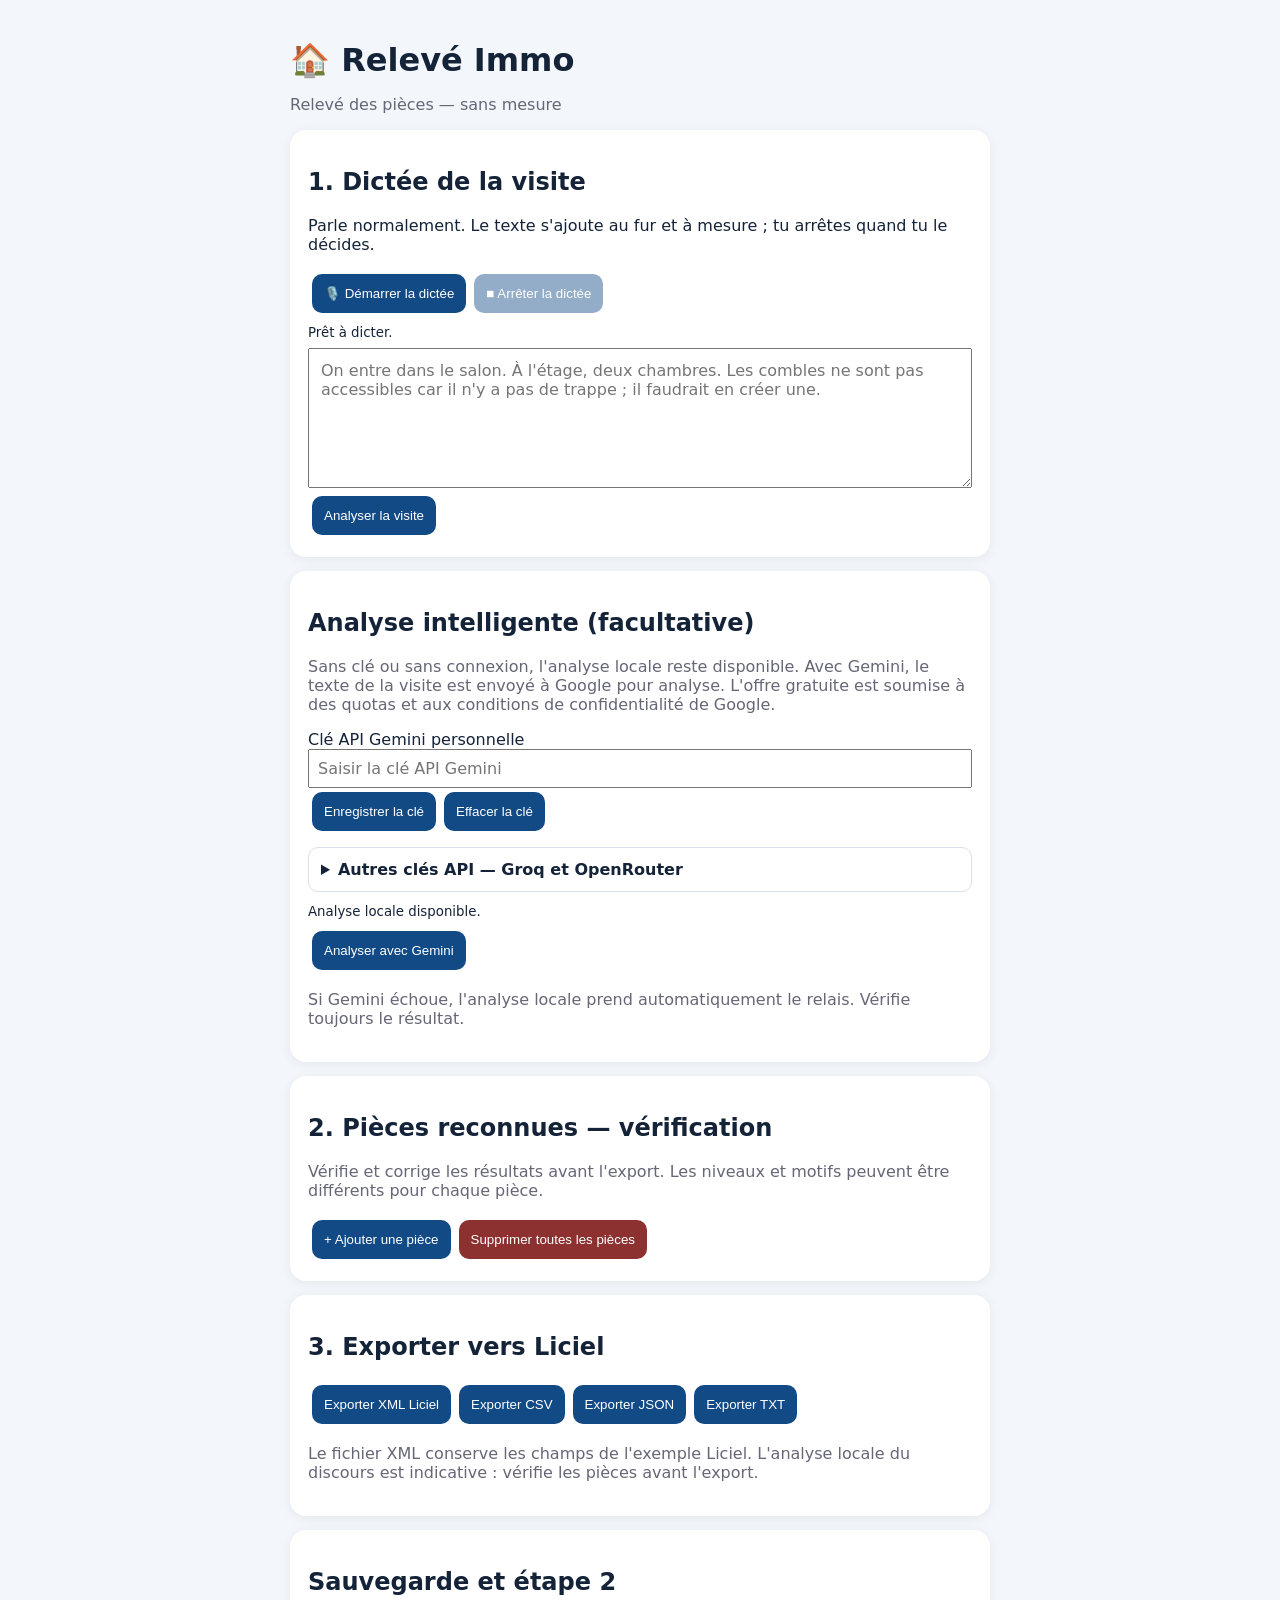
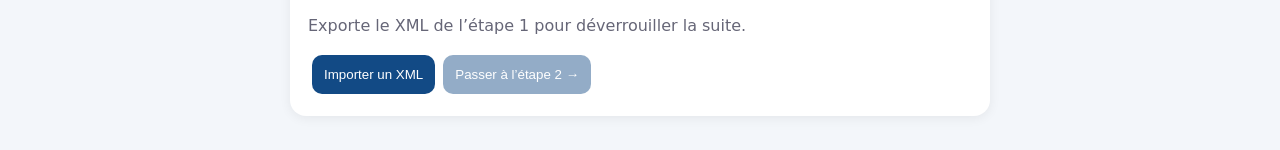
==== etape1/index.html @ 372998ee "Add files via upload" ====
<!doctype html><html lang="fr"><meta charset="utf-8"><meta name="viewport" content="width=device-width,initial-scale=1"><title>Relevé Immo — Étape 1</title><style>body{font-family:system-ui;background:#f3f6fa;color:#142338;margin:0;padding:20px}main{max-width:700px;margin:auto}section{background:white;border-radius:16px;padding:18px;margin:14px 0;box-shadow:0 2px 12px #0001}button{border:0;background:#124a85;color:white;border-radius:10px;padding:12px;margin:4px;cursor:pointer}button:disabled{opacity:.45}textarea{width:100%;min-height:140px;box-sizing:border-box;padding:12px;font:inherit}input{font:inherit;padding:8px}li{margin:8px 0}.muted{color:#667}small{display:block}h1{margin-bottom:0}</style><main><h1>🏠 Relevé Immo</h1><p class="muted">Relevé des pièces — sans mesure</p>
<section><h2>1. Dictée de la visite</h2><p>Parle normalement. Le texte s'ajoute au fur et à mesure ; tu arrêtes quand tu le décides.</p><button id="mic">🎙️ Démarrer la dictée</button><button id="stop" disabled>■ Arrêter la dictée</button><small id="status">Prêt à dicter.</small><textarea id="speech" placeholder="On entre dans le salon. À l'étage, deux chambres. Les combles ne sont pas accessibles car il n'y a pas de trappe ; il faudrait en créer une."></textarea><button id="parse">Analyser la visite</button></section>
<section><h2>Analyse intelligente (facultative)</h2><p class="muted">Sans clé ou sans connexion, l'analyse locale reste disponible. Avec Gemini, le texte de la visite est envoyé à Google pour analyse. L'offre gratuite est soumise à des quotas et aux conditions de confidentialité de Google.</p><label for="geminikey">Clé API Gemini personnelle</label><input id="geminikey" type="password" autocomplete="off" placeholder="Saisir la clé API Gemini" style="width:100%;box-sizing:border-box"><button id="savekey">Enregistrer la clé</button><button id="delkey">Effacer la clé</button><details style="margin:12px 0;border:1px solid #d8e1ec;border-radius:10px;padding:12px"><summary style="font-weight:700;cursor:pointer">Autres clés API — Groq et OpenRouter</summary><p class="muted">Enregistre jusqu’à 3 clés par fournisseur. Elles restent chiffrées sur ce téléphone. Les connexions à ces deux services seront activées dans une prochaine version ; pour l’instant, seule l’analyse Gemini fonctionne.</p><div id="providerkeys"></div></details><small id="aistatus">Analyse locale disponible.</small><div id="aiprogress" style="display:none;border:1px solid #d8e1ec;border-radius:10px;padding:10px;margin:10px 0"><strong>Suivi des modèles Gemini</strong><div id="aitimer">Temps écoulé : 00:00</div><div id="ailog" role="log" aria-live="polite" style="white-space:pre-wrap;font-size:.9em;max-height:200px;overflow:auto"></div><button id="aicancel" style="background:#8d3030">Annuler l’analyse</button></div><button id="ai">Analyser avec Gemini</button><p class="muted">Si Gemini échoue, l'analyse locale prend automatiquement le relais. Vérifie toujours le résultat.</p></section>
<section><h2>2. Pièces reconnues — vérification</h2><p class="muted">Vérifie et corrige les résultats avant l'export. Les niveaux et motifs peuvent être différents pour chaque pièce.</p><ol id="rooms"></ol><button id="add">+ Ajouter une pièce</button><button id="clearrooms" style="background:#8d3030">Supprimer toutes les pièces</button></section>
<section><h2>3. Exporter vers Liciel</h2><button id="xml">Exporter XML Liciel</button><button id="csv">Exporter CSV</button><button id="json">Exporter JSON</button><button id="txt">Exporter TXT</button><p class="muted">Le fichier XML conserve les champs de l'exemple Liciel. L'analyse locale du discours est indicative : vérifie les pièces avant l'export.</p></section>
<section id="step1gate"><h2>Sauvegarde et étape 2</h2><p id="exportguard" class="muted">Exporte le XML de l’étape 1 pour déverrouiller la suite.</p><button id="importxml">Importer un XML</button><input id="xmlfile" type="file" accept=".xml,text/xml,application/xml" hidden><button id="nextstep" disabled>Passer à l’étape 2 →</button></section>
</main>
<style>.room{border-bottom:1px solid #ddd;padding:10px 0}.room label{display:block;margin:7px 0 3px;font-size:.9em}.room input,.room select{width:100%;box-sizing:border-box}.room button{background:#8d3030}.room .fields{display:grid;grid-template-columns:1fr 1fr;gap:8px}@media(max-width:500px){.room .fields{grid-template-columns:1fr}}select{font:inherit;padding:9px}.room textarea{min-height:60px}small{margin:8px 0}</style>
<script>
const $=id=>document.getElementById(id);
const levels=['Sous-sol','Rez de chaussée','Entresol','1er étage','2e étage','3e étage','4e étage','5e étage','Combles','Grenier','Toiture','Extérieur'];
let rooms=[], keys=[];
const types=[['Salle de bains',/\b(?:salles? de bains?|sdb)\b/gi],['Salle d’eau',/\b(?:salles? d['’ ]eau)\b/gi],['WC',/\b(?:wc|toilettes?)\b/gi],['Chambre',/\bchambres?\b/gi],['Dégagement',/\b(?:d[ée]gagements?|couloirs?)\b/gi],['Salon',/\bsalons?\b/gi],['Séjour',/\bs[ée]jours?\b/gi],['Cuisine',/\bcuisines?\b/gi],['Entrée',/\bentr[ée]es?\b/gi],['Buanderie',/\bbuanderies?\b/gi],['Garage',/\bgarages?\b/gi],['Grenier',/\bgreniers?\b/gi],['Combles',/\bcombles?\b/gi],['Placard',/\bplacards?\b/gi],['Cellier',/\bcelliers?\b/gi],['Bureau',/\bbureaux?\b/gi],['Terrasse',/\bterrasses?\b/gi],['Balcon',/\bbalcons?\b/gi],['Cave',/\bcaves?\b/gi],['Escalier',/\bescaliers?\b/gi],['Dressing',/\bdressings?\b/gi],['Local technique',/\blocaux? techniques?\b/gi]];
function inferFloor(s,current){if(/\b(?:sous.sol|sous sol|cave|sous.sol)\b/i.test(s))return 'Sous-sol';if(/\b(?:rez.de.chauss[ée]e|rez de chauss[ée]e|rdc)\b/i.test(s))return 'Rez de chaussée';if(/\b(?:premier [ée]tage|1er [ée]tage|1er|au premier|[àa] l['’][ée]tage|[àa] l [ée]tage)\b/i.test(s))return '1er étage';if(/\b(?:deuxi[èe]me [ée]tage|2e [ée]tage|second [ée]tage)\b/i.test(s))return '2e étage';if(/\b(?:troisi[èe]me [ée]tage|3e [ée]tage)\b/i.test(s))return '3e étage';if(/\b(?:combles|grenier)\b/i.test(s))return 'Combles';return current}
function inferIssue(s){let justification='',means='';if(/(?:pas de trappe|absence de trappe|sans trappe|aucune trappe)/i.test(s)){justification='Absence de trappe d’accès';means='Création d’une trappe de visite'}else if(/(?:ferm[ée]e? [àa] cl[ée]|pas de cl[ée]|pas de clef|absence de cl[ée]|absence de clef|cl[ée] manquante)/i.test(s)){justification='Absence de clé';means='Obtenir la clé'}else if(/(?:inaccessible|impossible d['’ ]y acc[ée]der|non visit[ée])/i.test(s)){justification='Pièce inaccessible';means='Permettre l’accès à la pièce'}return {justification,means}}
function parse(){
  const s=$('speech').value;
  const found=[];
  // Noms particuliers explicitement prononcés : priorité aux catégories génériques.
  const named=[
    ['Loveroom',/\b(?:love[ -]?room|loveroom)\b/gi],
    ['Salle de jeu',/\bsalles? de jeux?\b/gi],
    ['Chambre enfant',/\bchambres? (?:d['’ ]enfant|enfant|des enfants)\b/gi],
    ['Chambre parentale',/\bchambres? parentales?\b/gi],
    ["Chambre d'amis",/\bchambres? d['’ ]amis\b/gi],
    ['Chambre principale',/\bchambres? principales?\b/gi],
    ['Chambre invités',/\bchambres? (?:d['’ ]invités?|invités?)\b/gi],
    ['Bureau principal',/\bbureaux? principaux?\b/gi]
  ];
  const occupied=[];
  for(const [name,re] of named)for(const m of s.matchAll(re)){
    found.push({at:m.index,name,word:m[0],special:true});occupied.push([m.index,m.index+m[0].length]);
  }
  for(const [name,re] of types)for(const m of s.matchAll(re)){
    if(occupied.some(([a,b])=>m.index<b&&m.index+m[0].length>a))continue;
    found.push({at:m.index,name,word:m[0],special:false});
  }
  found.sort((a,b)=>a.at-b.at);
  let floor='Rez de chaussée',last=0;
  const nextRooms=[];
  const nums={un:1,une:1,deux:2,trois:3,quatre:4,cinq:5,six:6,sept:7,huit:8,neuf:9,dix:10};
  for(let i=0;i<found.length;i++){
    const f=found[i];floor=inferFloor(s.slice(last,f.at),floor);
    const next=found[i+1]?.at??s.length;
    const context=s.slice(f.at,next);
    const pre=s.slice(Math.max(0,f.at-90),f.at);
    const quantity=pre.match(/(?:\b(\d+)\s*|\b(un|une|deux|trois|quatre|cinq|six|sept|huit|neuf|dix)\s+)(?:petites? |grandes? )?$/i);
    const count=Math.min(20,Math.max(1,quantity?(Number(quantity[1])||nums[quantity[2].toLowerCase()]):1));
    const pieceFloor=(f.name==='Combles'||f.name==='Grenier')?'Combles':floor;
    const issue=inferIssue(context);
    for(let j=0;j<count;j++)nextRooms.push({name:f.name,floor:pieceFloor,...issue});
    last=f.at+f.word.length;
  }
  rooms=normalizeRoomNames(nextRooms);keys=[];render();
  $('status').textContent=rooms.length+' pièce(s) détectée(s). Vérifie le résultat.';
}
function normalizedRoomName(name){return String(name||'').trim().replace(/\s+/g,' ')}
function normalizeRoomNames(list){
  const generic=/^(Chambre|Salle de bains|Salle d’eau|WC|Dégagement|Salon|Séjour|Cuisine|Entrée|Buanderie|Garage|Grenier|Combles|Placard|Cellier|Bureau|Terrasse|Balcon|Cave|Escalier|Dressing|Local technique)(?:\s+\d+)?$/i;
  const groups=new Map();
  for(const r of list){r.name=normalizedRoomName(r.name);const m=r.name.match(generic);if(!m)continue;const k=m[1].toLocaleLowerCase('fr');if(!groups.has(k))groups.set(k,[]);groups.get(k).push({r,base:m[1]})}
  for(const entries of groups.values()){if(entries.length<2)continue;entries.forEach(({r,base},i)=>r.name=base+' '+(i+1))}
  return list
}
function localStairs(transcript){
  const text=$('speech').value;
  const hits=[...text.matchAll(/\bescaliers?\b/gi)];
  let floor='Rez de chaussée',last=0;
  return hits.map(hit=>{
    floor=inferFloor(text.slice(last,hit.index),floor);
    last=hit.index+hit[0].length;
    return {name:'Escalier',floor,justification:'',means:''}
  })
}
function render(){const list=$('rooms');list.replaceChildren();rooms.forEach((r,i)=>{const li=document.createElement('li');li.className='room';const title=document.createElement('strong');title.textContent='Pièce '+(i+1);li.append(title);function field(label,value,onchange,options){const lab=document.createElement('label');lab.textContent=label;const el=options?document.createElement('select'):document.createElement('input');if(options){for(const opt of [...options,...(options.includes(value)?[]:[value])]){const o=document.createElement('option');o.value=opt;o.textContent=opt;el.append(o)}}el.value=value;el.onchange=()=>onchange(el.value);li.append(lab,el)}field('Nom de la pièce',r.name,v=>r.name=v);field('Niveau',r.floor,v=>r.floor=v,levels);field('Justification de non-visite',r.justification||'',v=>r.justification=v);field('Moyen à mettre en œuvre',r.means||'',v=>r.means=v);const del=document.createElement('button');del.textContent='Supprimer';del.onclick=()=>{rooms.splice(i,1);render()};li.append(del);list.append(li)})}
let aiStarted=0,aiTimer=null,aiRunning=false;
function aiStop(){aiRunning=false;if(aiTimer!==null)clearInterval(aiTimer);aiTimer=null;$('ai').disabled=false;$('aicancel').disabled=true}
function aiBegin(){aiStop();aiRunning=true;aiStarted=Date.now();$('aiprogress').style.display='block';$('ailog').textContent='';$('ai').disabled=true;$('aicancel').disabled=false;aiTimer=setInterval(()=>{const secs=Math.floor((Date.now()-aiStarted)/1000);$('aitimer').textContent='Temps écoulé : '+String(Math.floor(secs/60)).padStart(2,'0')+':'+String(secs%60).padStart(2,'0')},250)}
window.releveGeminiProgress=(kind,model,detail)=>{if(!aiRunning)return;const line=(kind==='trying'?'⏳ ':kind==='failed'?'❌ ':kind==='success'?'✅ ':'ℹ️ ')+(model?model+' — ':'')+detail;$('ailog').textContent+=line+'\n';$('ailog').scrollTop=$('ailog').scrollHeight};
window.releveGeminiCancelled=()=>{if(aiRunning)window.releveGeminiProgress('info','','Analyse annulée');aiStop();$('aistatus').textContent='Analyse Gemini annulée. La dictée est conservée.'};
$('aicancel').onclick=()=>{if(window.AndroidAI?.cancelGemini)window.AndroidAI.cancelGemini();else window.releveGeminiCancelled()};
const providerNames={groq:'Groq',openrouter:'OpenRouter'};
for(const [provider,name] of Object.entries(providerNames)){
 const section=document.createElement('div');section.style='border-top:1px solid #ddd;padding:10px 0';
 const title=document.createElement('strong');title.textContent=name;section.appendChild(title);
 for(let slot=1;slot<=3;slot++){
  const wrap=document.createElement('div');wrap.style='margin:8px 0';
  const label=document.createElement('label');label.htmlFor=`key-${provider}-${slot}`;label.textContent=`Clé ${slot} — `;
  const status=document.createElement('span');status.id=`status-${provider}-${slot}`;status.textContent='Non enregistrée';label.appendChild(status);wrap.appendChild(label);
  const input=document.createElement('input');input.id=`key-${provider}-${slot}`;input.type='password';input.autocomplete='off';input.placeholder=`Clé API ${name} ${slot}`;input.style='width:100%;box-sizing:border-box';wrap.appendChild(input);
  const save=document.createElement('button');save.textContent='Enregistrer';save.onclick=()=>{if(!window.AndroidAI?.setProviderKey){status.textContent='Disponible dans l’APK Android';return;}if(!input.value.trim()){status.textContent='Saisir une clé';return;}window.AndroidAI.setProviderKey(provider,slot,input.value)};wrap.appendChild(save);
  const del=document.createElement('button');del.textContent='Effacer';del.style.background='#8d3030';del.onclick=()=>window.AndroidAI?.setProviderKey?.(provider,slot,'');wrap.appendChild(del);
  section.appendChild(wrap);
 }
 $('providerkeys').appendChild(section);
}
window.releveProviderKeySaved=(provider,slot,ok,exists)=>{const status=$(`status-${provider}-${slot}`);if(!status)return;status.textContent=ok?(exists?'Enregistrée ✓':'Non enregistrée'):'Erreur d’enregistrement';if(ok)$(`key-${provider}-${slot}`).value=''};
window.releveProviderKeyStatus=json=>{try{const state=JSON.parse(json);for(const [provider,slots] of Object.entries(state)){slots.forEach((exists,index)=>{const status=$(`status-${provider}-${index+1}`);if(status)status.textContent=exists?'Enregistrée ✓':'Non enregistrée'})}}catch(e){}};
if(window.AndroidAI?.getProviderKeyStatus)window.AndroidAI.getProviderKeyStatus();
window.releveGeminiKeyStatus=exists=>{$('aistatus').textContent=exists?'Clé Gemini enregistrée sur ce téléphone.':'Aucune clé enregistrée. Analyse locale disponible.'};
window.releveGeminiKeySaved=ok=>{$('aistatus').textContent=ok?'Réglage Gemini enregistré.':'Impossible d’enregistrer la clé.';if(ok)$('geminikey').value='';};
window.releveGeminiResult=json=>{aiStop();try{const data=JSON.parse(json);if(!Array.isArray(data.pieces)||!data.pieces.length)throw Error('Réponse vide');const allowed=new Set(levels);const next=data.pieces.slice(0,200).map(r=>({name:String(r.name||'').trim(),floor:allowed.has(r.floor)?r.floor:'Rez de chaussée',justification:String(r.justification||''),means:String(r.means||'')}));if(next.some(r=>!r.name))throw Error('Pièce sans nom');const stairs=localStairs($('speech').value);const geminiStairs=next.filter(r=>/^escalier(?:\s+\d+)?$/i.test(r.name));if(geminiStairs.length>stairs.length&&stairs.length){let surplus=geminiStairs.length-stairs.length;for(let i=next.length-1;i>=0&&surplus;i--){if(/^escalier(?:\s+\d+)?$/i.test(next[i].name)){next.splice(i,1);surplus--}}}else if(!geminiStairs.length){next.push(...stairs)}rooms=normalizeRoomNames(next);keys=[];render();$('aistatus').textContent=rooms.length+' pièces analysées avec Gemini. Vérifie les niveaux et les champs.';}catch(e){window.releveGeminiError('Réponse Gemini invalide')}};
window.releveGeminiError=message=>{aiStop();$('aistatus').textContent='Gemini indisponible ('+message+'). Analyse locale utilisée.';parse();};
$('savekey').onclick=()=>{if(!window.AndroidAI){$('aistatus').textContent='Clé disponible uniquement dans l’application Android.';return}window.AndroidAI.setGeminiKey($('geminikey').value)};
$('delkey').onclick=()=>{if(window.AndroidAI)window.AndroidAI.setGeminiKey('')};
$('ai').onclick=()=>{const t=$('speech').value.trim();if(!t){$('aistatus').textContent='Dicte ou saisis la visite avant analyse.';return}if(!window.AndroidAI){$('aistatus').textContent='Gemini indisponible dans ce navigateur. Analyse locale.';parse();return}if(!confirm('Envoyer la transcription de la visite à Google Gemini pour analyse ?'))return;$('aistatus').textContent='Analyse Gemini en cours…';aiBegin();window.AndroidAI.analyzeGemini(t)};
if(window.AndroidAI)window.AndroidAI.hasGeminiKey();
$('clearrooms').onclick=()=>{if(!rooms.length)return;if(!confirm('Supprimer toutes les pièces reconnues ? La dictée sera conservée.'))return;rooms=[];keys=[];render();$('status').textContent='Toutes les pièces ont été supprimées.'};
$('parse').onclick=parse;$('add').onclick=()=>{rooms.push({name:'Nouvelle pièce',floor:rooms.at(-1)?.floor||'Rez de chaussée',justification:'',means:''});render()};
function encode1252(s){const map={'€':128,'‚':130,'ƒ':131,'„':132,'…':133,'†':134,'‡':135,'ˆ':136,'‰':137,'Š':138,'‹':139,'Œ':140,'Ž':142,'‘':145,'’':146,'“':147,'”':148,'•':149,'–':150,'—':151,'˜':152,'™':153,'š':154,'›':155,'œ':156,'ž':158,'Ÿ':159};const arr=[];for(const c of s){const n=c.codePointAt(0);if(n<=127||(n>=160&&n<=255))arr.push(n);else if(map[c]!==undefined)arr.push(map[c]);else{const ent='&#'+n+';';for(const x of ent)arr.push(x.charCodeAt(0))}}return new Uint8Array(arr)}
function download(content,name,type,encoding='utf8'){const bytes=encoding==='cp1252'?encode1252(content):new TextEncoder().encode(content);if(window.AndroidFiles&&typeof window.AndroidFiles.save==='function'){let binary='';for(let i=0;i<bytes.length;i+=8192)binary+=String.fromCharCode(...bytes.subarray(i,i+8192));window.AndroidFiles.save(name,type,btoa(binary));return}const u=URL.createObjectURL(new Blob([bytes],{type})),a=document.createElement('a');a.href=u;a.download=name;a.click();setTimeout(()=>URL.revokeObjectURL(u),1000)}
function xmlEscape(v){return String(v??'').replace(/&/g,'&amp;').replace(/</g,'&lt;').replace(/>/g,'&gt;').replace(/"/g,'&quot;')}
function newKey(i){const d=new Date(),p=[d.getFullYear(),d.getMonth()+1,d.getDate(),d.getHours(),d.getMinutes(),d.getSeconds()].map((x,j)=>String(x).padStart(j?2:4,'0'));return p.join('_')+'_'+String(Math.floor(Math.random()*1e15)).padStart(15,'0')+'_'+i}
function exportXml(){if(!rooms.length){alert('Ajoute au moins une pièce.');return}while(keys.length<rooms.length)keys.push(newKey(keys.length));const fields=(r,i)=>[['id_classement_champs',String(i).padStart(5,'0')],['Lot',''],['PieceHorsCREP',''],['PieceExterieure',''],['ClefComposant',keys[i]],['Batiment',r.floor],['Local',r.name],['Justification',r.justification||''],['MoyenAMettreEnOeuvre',r.means||'']].map(([k,v])=>'          <LiColonne_'+k+'>'+xmlEscape(v)+'</LiColonne_'+k+'>').join('\n');const xml='<LiTable_General_Pieces_Toutes>\n'+rooms.map((r,i)=>'     <LiItem_table_General_Pieces_Toutes>\n'+fields(r,i)+'\n     </LiItem_table_General_Pieces_Toutes>').join('\n')+'\n</LiTable_General_Pieces_Toutes>\n';pendingStep1Export=true;download(xml,'Table_General_Pieces_Toutes.xml','application/xml','cp1252');if(!window.AndroidFiles){pendingStep1Export=false;unlockStep2('Export XML lancé dans le navigateur : vérifie le téléchargement.')}}
$('xml').onclick=exportXml;
$('json').onclick=()=>download(JSON.stringify({type:'releve_sommaire',pieces:rooms},null,2),'releve_pieces.json','application/json');
$('csv').onclick=()=>download('\ufeff'+['Ordre;Pièce;Niveau;Justification;Moyen à mettre en œuvre',...rooms.map((r,i)=>[i+1,r.name,r.floor,r.justification,r.means].map(x=>'"'+String(x||'').replaceAll('"','""')+'"').join(';'))].join('\r\n'),'releve_pieces.csv','text/csv');
$('txt').onclick=()=>{const transcript=$('speech').value;const pieces=rooms.map((r,i)=>`${i+1}. ${r.name} — ${r.floor}${r.justification?' — '+r.justification:''}${r.means?' — '+r.means:''}`).join('\n');download('TRANSCRIPTION INTÉGRALE DE LA VISITE\n\n'+(transcript||'(Aucune dictée)')+'\n\nLISTE DES PIÈCES RECONNUES\n\n'+(pieces||'(Aucune pièce)')+'\n','descriptif_pieces.txt','text/plain')};
let speechPartial='';
function clearSpeechPartial(){if(speechPartial&&$('speech').value.endsWith(speechPartial))$('speech').value=$('speech').value.slice(0,-speechPartial.length);speechPartial=''}
window.releveNativeSpeechResult=(text,status)=>{clearSpeechPartial();if(text)$('speech').value=($('speech').value.trim()+' '+text).trim()+' ';$('status').textContent=status||'Dictée en cours';};
window.releveNativeSpeechPartial=text=>{clearSpeechPartial();if(text){speechPartial=text;$('speech').value+=$('speech').value.endsWith(' ')?text:' '+text}$('status').textContent='Écoute en cours…'};
window.releveNativeSpeechState=(active,status)=>{if(!active)clearSpeechPartial();$('mic').disabled=!!active;$('stop').disabled=!active;$('status').textContent=status|| (active?'Écoute en cours…':'Dictée arrêtée')};
window.releveNativeFileStatus=message=>{$('status').textContent=message};
if(window.AndroidSpeech&&typeof window.AndroidSpeech.start==='function'){$('mic').onclick=()=>window.AndroidSpeech.start();$('stop').onclick=()=>window.AndroidSpeech.stop();}else{let rec,active=false;const Speech=window.SpeechRecognition||window.webkitSpeechRecognition;if(!Speech){$('mic').disabled=true;$('status').textContent='Reconnaissance vocale indisponible. Saisie manuelle possible.'}else{function begin(){if(!active)return;rec=new Speech();rec.lang='fr-FR';rec.continuous=true;rec.interimResults=true;rec.onresult=e=>{for(let i=e.resultIndex;i<e.results.length;i++){const x=e.results[i];if(x.isFinal)window.releveNativeSpeechResult(x[0].transcript,'Dictée en cours…');else window.releveNativeSpeechPartial(x[0].transcript)}};rec.onend=()=>{if(active)setTimeout(begin,400)};rec.onerror=e=>{$('status').textContent='Micro : '+e.error;if(e.error==='not-allowed'){$('stop').click()}};try{rec.start()}catch(e){$('status').textContent=e.message}}$('mic').onclick=()=>{active=true;window.releveNativeSpeechState(true,'Écoute en cours…');begin()};$('stop').onclick=()=>{active=false;try{rec?.stop()}catch(e){}window.releveNativeSpeechState(false,'Dictée arrêtée')}}}

// Passage à une page indépendante : transmission des pièces par l'URL locale.
let pendingStep1Export=false, step1Saved=false;
function unlockStep2(message){step1Saved=true;$('nextstep').disabled=false;$('exportguard').textContent=message||'XML de l’étape 1 sauvegardé ✓';}
const previousFileStatus=window.releveNativeFileStatus;
window.releveNativeFileStatus=message=>{previousFileStatus?.(message);if(pendingStep1Export){pendingStep1Export=false;if(message==='Fichier enregistré')unlockStep2('XML de l’étape 1 enregistré ✓');else $('exportguard').textContent='Export non confirmé : '+message;}};
function parseImportedXml(text){const doc=new DOMParser().parseFromString(text,'application/xml');if(doc.querySelector('parsererror'))throw Error('XML invalide');if(doc.documentElement.tagName!=='LiTable_General_Pieces_Toutes')throw Error('Ce fichier n’est pas un XML de l’étape 1');const list=[...doc.getElementsByTagName('LiItem_table_General_Pieces_Toutes')];if(!list.length)throw Error('Aucune pièce');rooms=list.map(node=>{const get=k=>node.getElementsByTagName('LiColonne_'+k)[0]?.textContent||'';return {name:get('Local'),floor:get('Batiment')||'Rez de chaussée',justification:get('Justification'),means:get('MoyenAMettreEnOeuvre')}});keys=list.map((node,i)=>node.getElementsByTagName('LiColonne_ClefComposant')[0]?.textContent||newKey(i));render();unlockStep2('XML de l’étape 1 importé ✓');$('status').textContent=rooms.length+' pièces importées';}
function readXmlBytes(bytes){try{parseImportedXml(new TextDecoder('windows-1252').decode(bytes))}catch(e){alert('Import impossible : '+e.message)}}
$('importxml').onclick=()=>{if(window.AndroidFiles?.openXml)window.AndroidFiles.openXml();else $('xmlfile').click()};
$('xmlfile').onchange=async e=>{const file=e.target.files?.[0];if(file)readXmlBytes(new Uint8Array(await file.arrayBuffer()));e.target.value=''};
window.releveNativeXmlImported=base64=>{const binary=atob(base64);readXmlBytes(Uint8Array.from(binary,c=>c.charCodeAt(0)))};
$('nextstep').onclick=()=>{if(!step1Saved)return;const payload=encodeURIComponent(JSON.stringify({rooms,keys}));location.href='../etape2/index.html#'+payload;};
// Si l'utilisateur modifie une pièce après l'export, il doit la sauvegarder à nouveau.
$('rooms').addEventListener('input',()=>{if(step1Saved){step1Saved=false;$('nextstep').disabled=true;$('exportguard').textContent='Pièces modifiées : exporte à nouveau le XML.'}});
</script></html>
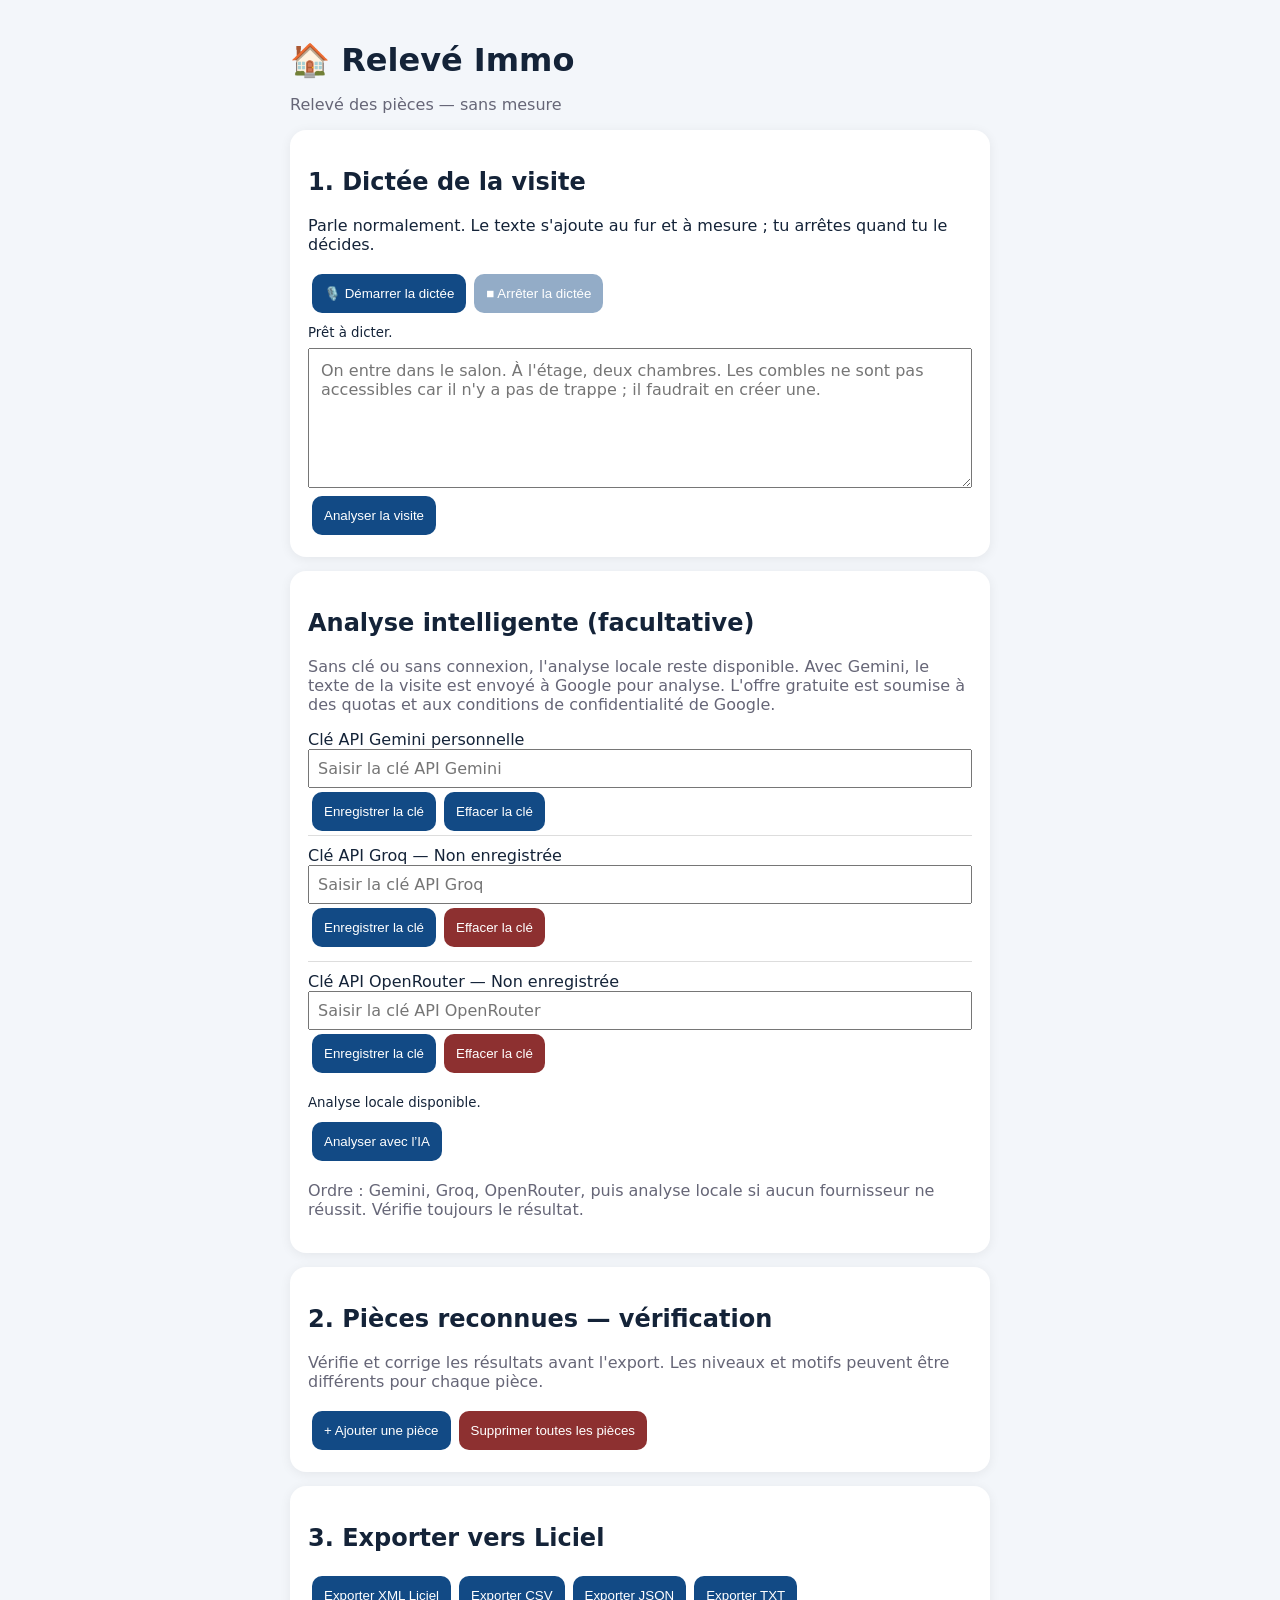
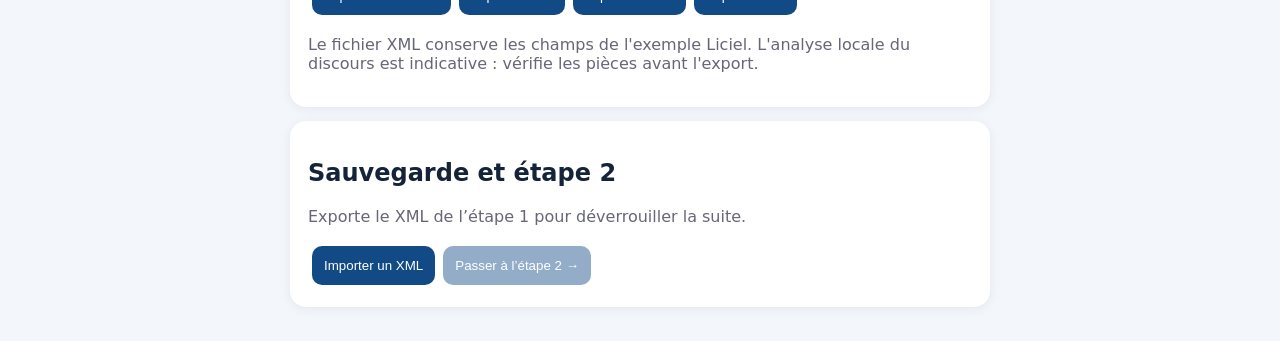
==== commit 243d65aa: "Add files via upload" ====
--- a/etape1/index.html
+++ b/etape1/index.html
@@ -1,6 +1,6 @@
 <!doctype html><html lang="fr"><meta charset="utf-8"><meta name="viewport" content="width=device-width,initial-scale=1"><title>Relevé Immo — Étape 1</title><style>body{font-family:system-ui;background:#f3f6fa;color:#142338;margin:0;padding:20px}main{max-width:700px;margin:auto}section{background:white;border-radius:16px;padding:18px;margin:14px 0;box-shadow:0 2px 12px #0001}button{border:0;background:#124a85;color:white;border-radius:10px;padding:12px;margin:4px;cursor:pointer}button:disabled{opacity:.45}textarea{width:100%;min-height:140px;box-sizing:border-box;padding:12px;font:inherit}input{font:inherit;padding:8px}li{margin:8px 0}.muted{color:#667}small{display:block}h1{margin-bottom:0}</style><main><h1>🏠 Relevé Immo</h1><p class="muted">Relevé des pièces — sans mesure</p>
 <section><h2>1. Dictée de la visite</h2><p>Parle normalement. Le texte s'ajoute au fur et à mesure ; tu arrêtes quand tu le décides.</p><button id="mic">🎙️ Démarrer la dictée</button><button id="stop" disabled>■ Arrêter la dictée</button><small id="status">Prêt à dicter.</small><textarea id="speech" placeholder="On entre dans le salon. À l'étage, deux chambres. Les combles ne sont pas accessibles car il n'y a pas de trappe ; il faudrait en créer une."></textarea><button id="parse">Analyser la visite</button></section>
-<section><h2>Analyse intelligente (facultative)</h2><p class="muted">Sans clé ou sans connexion, l'analyse locale reste disponible. Avec Gemini, le texte de la visite est envoyé à Google pour analyse. L'offre gratuite est soumise à des quotas et aux conditions de confidentialité de Google.</p><label for="geminikey">Clé API Gemini personnelle</label><input id="geminikey" type="password" autocomplete="off" placeholder="Saisir la clé API Gemini" style="width:100%;box-sizing:border-box"><button id="savekey">Enregistrer la clé</button><button id="delkey">Effacer la clé</button><details style="margin:12px 0;border:1px solid #d8e1ec;border-radius:10px;padding:12px"><summary style="font-weight:700;cursor:pointer">Autres clés API — Groq et OpenRouter</summary><p class="muted">Enregistre jusqu’à 3 clés par fournisseur. Elles restent chiffrées sur ce téléphone. Les connexions à ces deux services seront activées dans une prochaine version ; pour l’instant, seule l’analyse Gemini fonctionne.</p><div id="providerkeys"></div></details><small id="aistatus">Analyse locale disponible.</small><div id="aiprogress" style="display:none;border:1px solid #d8e1ec;border-radius:10px;padding:10px;margin:10px 0"><strong>Suivi des modèles Gemini</strong><div id="aitimer">Temps écoulé : 00:00</div><div id="ailog" role="log" aria-live="polite" style="white-space:pre-wrap;font-size:.9em;max-height:200px;overflow:auto"></div><button id="aicancel" style="background:#8d3030">Annuler l’analyse</button></div><button id="ai">Analyser avec Gemini</button><p class="muted">Si Gemini échoue, l'analyse locale prend automatiquement le relais. Vérifie toujours le résultat.</p></section>
+<section><h2>Analyse intelligente (facultative)</h2><p class="muted">Sans clé ou sans connexion, l'analyse locale reste disponible. Avec Gemini, le texte de la visite est envoyé à Google pour analyse. L'offre gratuite est soumise à des quotas et aux conditions de confidentialité de Google.</p><label for="geminikey">Clé API Gemini personnelle</label><input id="geminikey" type="password" autocomplete="off" placeholder="Saisir la clé API Gemini" style="width:100%;box-sizing:border-box"><button id="savekey">Enregistrer la clé</button><button id="delkey">Effacer la clé</button><div id="providerkeys"></div><small id="aistatus">Analyse locale disponible.</small><div id="aiprogress" style="display:none;border:1px solid #d8e1ec;border-radius:10px;padding:10px;margin:10px 0"><strong>Suivi des modèles IA</strong><div id="aitimer">Temps écoulé : 00:00</div><div id="ailog" role="log" aria-live="polite" style="white-space:pre-wrap;font-size:.9em;max-height:200px;overflow:auto"></div><button id="aicancel" style="background:#8d3030">Annuler l’analyse</button></div><button id="ai">Analyser avec l’IA</button><p class="muted">Ordre : Gemini, Groq, OpenRouter, puis analyse locale si aucun fournisseur ne réussit. Vérifie toujours le résultat.</p></section>
 <section><h2>2. Pièces reconnues — vérification</h2><p class="muted">Vérifie et corrige les résultats avant l'export. Les niveaux et motifs peuvent être différents pour chaque pièce.</p><ol id="rooms"></ol><button id="add">+ Ajouter une pièce</button><button id="clearrooms" style="background:#8d3030">Supprimer toutes les pièces</button></section>
 <section><h2>3. Exporter vers Liciel</h2><button id="xml">Exporter XML Liciel</button><button id="csv">Exporter CSV</button><button id="json">Exporter JSON</button><button id="txt">Exporter TXT</button><p class="muted">Le fichier XML conserve les champs de l'exemple Liciel. L'analyse locale du discours est indicative : vérifie les pièces avant l'export.</p></section>
 <section id="step1gate"><h2>Sauvegarde et étape 2</h2><p id="exportguard" class="muted">Exporte le XML de l’étape 1 pour déverrouiller la suite.</p><button id="importxml">Importer un XML</button><input id="xmlfile" type="file" accept=".xml,text/xml,application/xml" hidden><button id="nextstep" disabled>Passer à l’étape 2 →</button></section>
@@ -77,33 +77,28 @@
 function aiStop(){aiRunning=false;if(aiTimer!==null)clearInterval(aiTimer);aiTimer=null;$('ai').disabled=false;$('aicancel').disabled=true}
 function aiBegin(){aiStop();aiRunning=true;aiStarted=Date.now();$('aiprogress').style.display='block';$('ailog').textContent='';$('ai').disabled=true;$('aicancel').disabled=false;aiTimer=setInterval(()=>{const secs=Math.floor((Date.now()-aiStarted)/1000);$('aitimer').textContent='Temps écoulé : '+String(Math.floor(secs/60)).padStart(2,'0')+':'+String(secs%60).padStart(2,'0')},250)}
 window.releveGeminiProgress=(kind,model,detail)=>{if(!aiRunning)return;const line=(kind==='trying'?'⏳ ':kind==='failed'?'❌ ':kind==='success'?'✅ ':'ℹ️ ')+(model?model+' — ':'')+detail;$('ailog').textContent+=line+'\n';$('ailog').scrollTop=$('ailog').scrollHeight};
-window.releveGeminiCancelled=()=>{if(aiRunning)window.releveGeminiProgress('info','','Analyse annulée');aiStop();$('aistatus').textContent='Analyse Gemini annulée. La dictée est conservée.'};
+window.releveGeminiCancelled=()=>{if(aiRunning)window.releveGeminiProgress('info','','Analyse annulée');aiStop();$('aistatus').textContent='Analyse IA annulée. La dictée est conservée.'};
 $('aicancel').onclick=()=>{if(window.AndroidAI?.cancelGemini)window.AndroidAI.cancelGemini();else window.releveGeminiCancelled()};
 const providerNames={groq:'Groq',openrouter:'OpenRouter'};
 for(const [provider,name] of Object.entries(providerNames)){
  const section=document.createElement('div');section.style='border-top:1px solid #ddd;padding:10px 0';
- const title=document.createElement('strong');title.textContent=name;section.appendChild(title);
- for(let slot=1;slot<=3;slot++){
-  const wrap=document.createElement('div');wrap.style='margin:8px 0';
-  const label=document.createElement('label');label.htmlFor=`key-${provider}-${slot}`;label.textContent=`Clé ${slot} — `;
-  const status=document.createElement('span');status.id=`status-${provider}-${slot}`;status.textContent='Non enregistrée';label.appendChild(status);wrap.appendChild(label);
-  const input=document.createElement('input');input.id=`key-${provider}-${slot}`;input.type='password';input.autocomplete='off';input.placeholder=`Clé API ${name} ${slot}`;input.style='width:100%;box-sizing:border-box';wrap.appendChild(input);
-  const save=document.createElement('button');save.textContent='Enregistrer';save.onclick=()=>{if(!window.AndroidAI?.setProviderKey){status.textContent='Disponible dans l’APK Android';return;}if(!input.value.trim()){status.textContent='Saisir une clé';return;}window.AndroidAI.setProviderKey(provider,slot,input.value)};wrap.appendChild(save);
-  const del=document.createElement('button');del.textContent='Effacer';del.style.background='#8d3030';del.onclick=()=>window.AndroidAI?.setProviderKey?.(provider,slot,'');wrap.appendChild(del);
-  section.appendChild(wrap);
- }
+ const label=document.createElement('label');label.htmlFor=`key-${provider}-1`;label.textContent=`Clé API ${name} — `;
+ const status=document.createElement('span');status.id=`status-${provider}-1`;status.textContent='Non enregistrée';label.appendChild(status);section.appendChild(label);
+ const input=document.createElement('input');input.id=`key-${provider}-1`;input.type='password';input.autocomplete='off';input.placeholder=`Saisir la clé API ${name}`;input.style='width:100%;box-sizing:border-box';section.appendChild(input);
+ const save=document.createElement('button');save.textContent='Enregistrer la clé';save.onclick=()=>{if(!window.AndroidAI?.setProviderKey){status.textContent='Disponible dans l’APK Android';return}if(!input.value.trim()){status.textContent='Saisir une clé';return}window.AndroidAI.setProviderKey(provider,1,input.value)};section.appendChild(save);
+ const del=document.createElement('button');del.textContent='Effacer la clé';del.style.background='#8d3030';del.onclick=()=>window.AndroidAI?.setProviderKey?.(provider,1,'');section.appendChild(del);
  $('providerkeys').appendChild(section);
 }
-window.releveProviderKeySaved=(provider,slot,ok,exists)=>{const status=$(`status-${provider}-${slot}`);if(!status)return;status.textContent=ok?(exists?'Enregistrée ✓':'Non enregistrée'):'Erreur d’enregistrement';if(ok)$(`key-${provider}-${slot}`).value=''};
-window.releveProviderKeyStatus=json=>{try{const state=JSON.parse(json);for(const [provider,slots] of Object.entries(state)){slots.forEach((exists,index)=>{const status=$(`status-${provider}-${index+1}`);if(status)status.textContent=exists?'Enregistrée ✓':'Non enregistrée'})}}catch(e){}};
+window.releveProviderKeySaved=(provider,slot,ok,exists)=>{const status=$(`status-${provider}-1`);if(!status||slot!==1)return;status.textContent=ok?(exists?'Enregistrée ✓':'Non enregistrée'):'Erreur d’enregistrement';if(ok)$(`key-${provider}-1`).value=''};
+window.releveProviderKeyStatus=json=>{try{const state=JSON.parse(json);for(const provider of Object.keys(providerNames)){const status=$(`status-${provider}-1`);if(status)status.textContent=state[provider]?.[0]?'Enregistrée ✓':'Non enregistrée'}}catch(e){}};
 if(window.AndroidAI?.getProviderKeyStatus)window.AndroidAI.getProviderKeyStatus();
-window.releveGeminiKeyStatus=exists=>{$('aistatus').textContent=exists?'Clé Gemini enregistrée sur ce téléphone.':'Aucune clé enregistrée. Analyse locale disponible.'};
+window.releveGeminiKeyStatus=exists=>{$('aistatus').textContent=exists?'Clé Gemini enregistrée sur ce téléphone.':'Aucune clé Gemini. Groq ou OpenRouter seront essayés si configurés.'};
 window.releveGeminiKeySaved=ok=>{$('aistatus').textContent=ok?'Réglage Gemini enregistré.':'Impossible d’enregistrer la clé.';if(ok)$('geminikey').value='';};
-window.releveGeminiResult=json=>{aiStop();try{const data=JSON.parse(json);if(!Array.isArray(data.pieces)||!data.pieces.length)throw Error('Réponse vide');const allowed=new Set(levels);const next=data.pieces.slice(0,200).map(r=>({name:String(r.name||'').trim(),floor:allowed.has(r.floor)?r.floor:'Rez de chaussée',justification:String(r.justification||''),means:String(r.means||'')}));if(next.some(r=>!r.name))throw Error('Pièce sans nom');const stairs=localStairs($('speech').value);const geminiStairs=next.filter(r=>/^escalier(?:\s+\d+)?$/i.test(r.name));if(geminiStairs.length>stairs.length&&stairs.length){let surplus=geminiStairs.length-stairs.length;for(let i=next.length-1;i>=0&&surplus;i--){if(/^escalier(?:\s+\d+)?$/i.test(next[i].name)){next.splice(i,1);surplus--}}}else if(!geminiStairs.length){next.push(...stairs)}rooms=normalizeRoomNames(next);keys=[];render();$('aistatus').textContent=rooms.length+' pièces analysées avec Gemini. Vérifie les niveaux et les champs.';}catch(e){window.releveGeminiError('Réponse Gemini invalide')}};
-window.releveGeminiError=message=>{aiStop();$('aistatus').textContent='Gemini indisponible ('+message+'). Analyse locale utilisée.';parse();};
+window.releveGeminiResult=json=>{aiStop();try{const data=JSON.parse(json);if(!Array.isArray(data.pieces)||!data.pieces.length)throw Error('Réponse vide');const allowed=new Set(levels);const next=data.pieces.slice(0,200).map(r=>({name:String(r.name||'').trim(),floor:allowed.has(r.floor)?r.floor:'Rez de chaussée',justification:String(r.justification||''),means:String(r.means||'')}));if(next.some(r=>!r.name))throw Error('Pièce sans nom');const stairs=localStairs($('speech').value);const geminiStairs=next.filter(r=>/^escalier(?:\s+\d+)?$/i.test(r.name));if(geminiStairs.length>stairs.length&&stairs.length){let surplus=geminiStairs.length-stairs.length;for(let i=next.length-1;i>=0&&surplus;i--){if(/^escalier(?:\s+\d+)?$/i.test(next[i].name)){next.splice(i,1);surplus--}}}else if(!geminiStairs.length){next.push(...stairs)}rooms=normalizeRoomNames(next);keys=[];render();$('aistatus').textContent=rooms.length+' pièces analysées avec l’IA. Vérifie les niveaux et les champs.';}catch(e){window.releveGeminiError('Réponse IA invalide')}};
+window.releveGeminiError=message=>{aiStop();$('aistatus').textContent='Aucune IA disponible ('+message+'). Analyse locale utilisée.';parse();};
 $('savekey').onclick=()=>{if(!window.AndroidAI){$('aistatus').textContent='Clé disponible uniquement dans l’application Android.';return}window.AndroidAI.setGeminiKey($('geminikey').value)};
 $('delkey').onclick=()=>{if(window.AndroidAI)window.AndroidAI.setGeminiKey('')};
-$('ai').onclick=()=>{const t=$('speech').value.trim();if(!t){$('aistatus').textContent='Dicte ou saisis la visite avant analyse.';return}if(!window.AndroidAI){$('aistatus').textContent='Gemini indisponible dans ce navigateur. Analyse locale.';parse();return}if(!confirm('Envoyer la transcription de la visite à Google Gemini pour analyse ?'))return;$('aistatus').textContent='Analyse Gemini en cours…';aiBegin();window.AndroidAI.analyzeGemini(t)};
+$('ai').onclick=()=>{const t=$('speech').value.trim();if(!t){$('aistatus').textContent='Dicte ou saisis la visite avant analyse.';return}if(!window.AndroidAI){$('aistatus').textContent='Analyse IA indisponible dans ce navigateur. Analyse locale.';parse();return}if(!confirm('Envoyer la transcription au premier service IA disponible (Gemini, Groq ou OpenRouter) ?'))return;$('aistatus').textContent='Analyse IA en cours…';aiBegin();window.AndroidAI.analyzeGemini(t)};
 if(window.AndroidAI)window.AndroidAI.hasGeminiKey();
 $('clearrooms').onclick=()=>{if(!rooms.length)return;if(!confirm('Supprimer toutes les pièces reconnues ? La dictée sera conservée.'))return;rooms=[];keys=[];render();$('status').textContent='Toutes les pièces ont été supprimées.'};
 $('parse').onclick=parse;$('add').onclick=()=>{rooms.push({name:'Nouvelle pièce',floor:rooms.at(-1)?.floor||'Rez de chaussée',justification:'',means:''});render()};
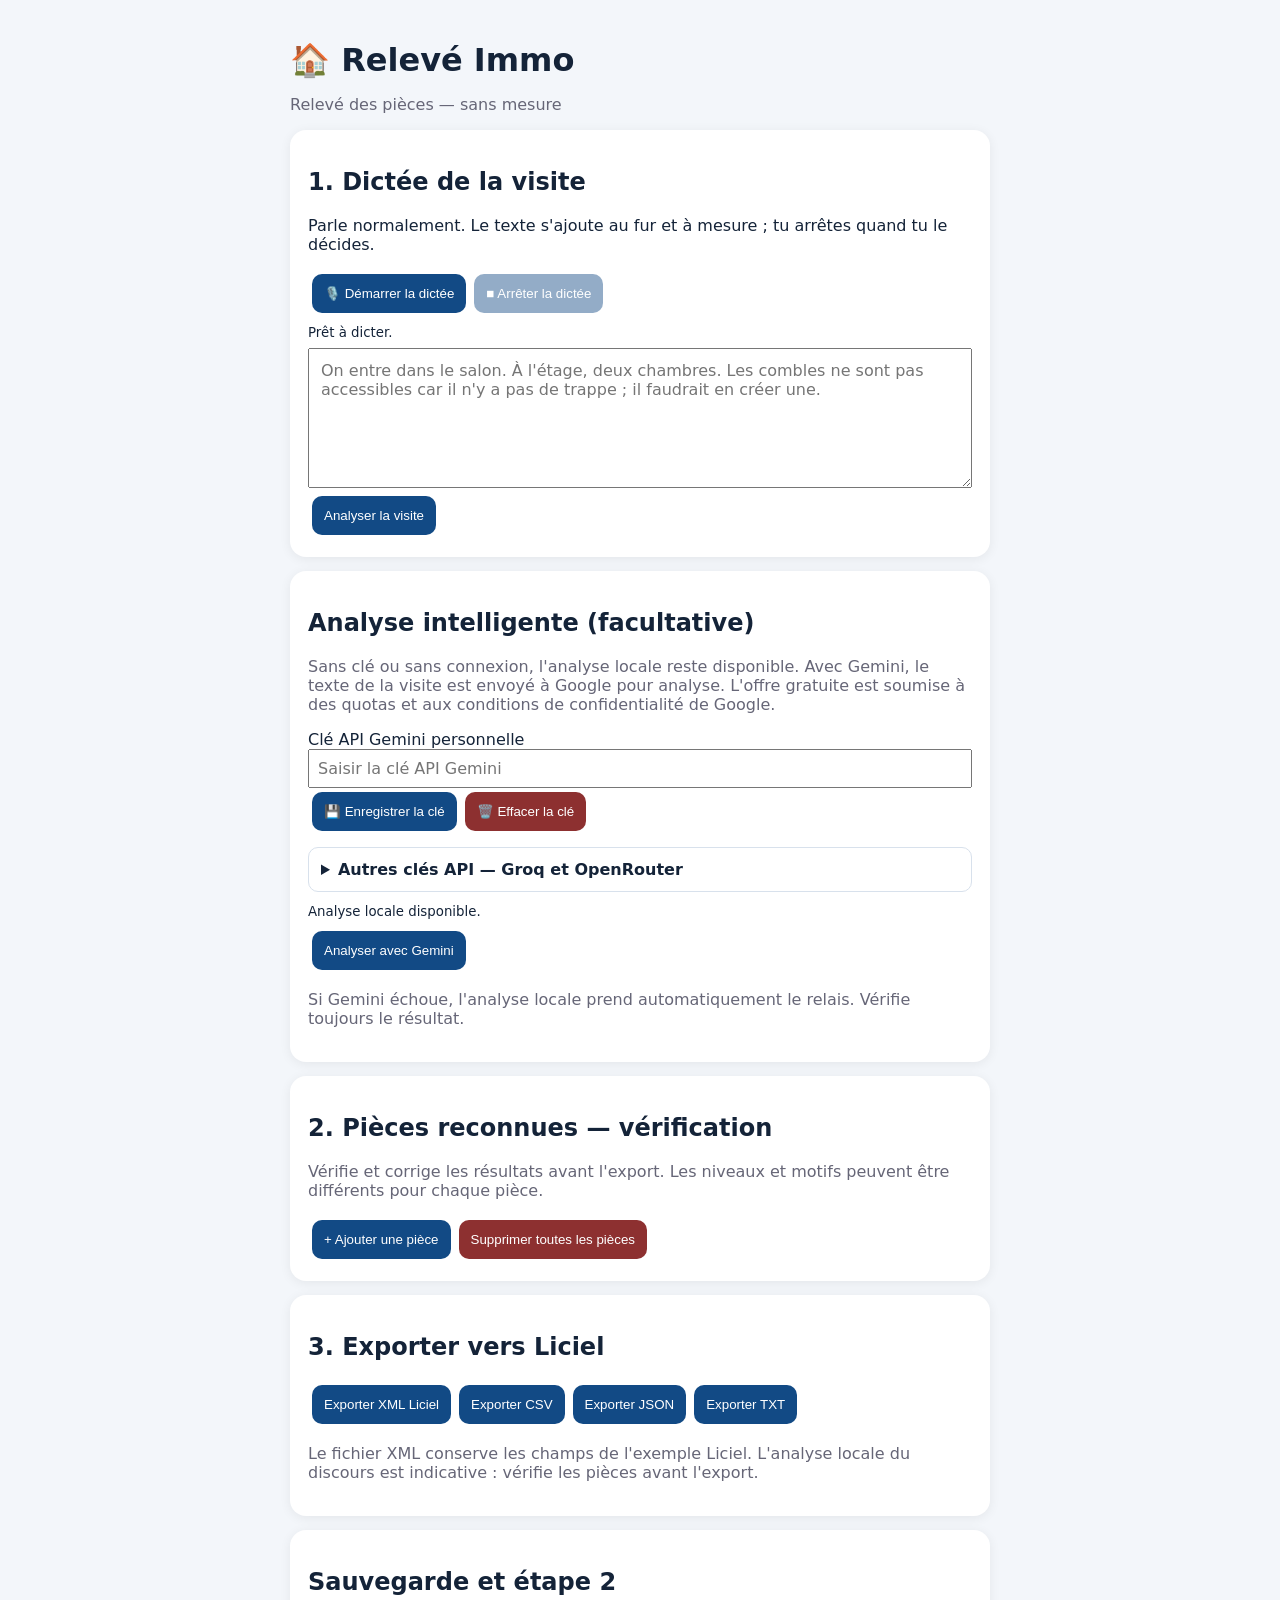
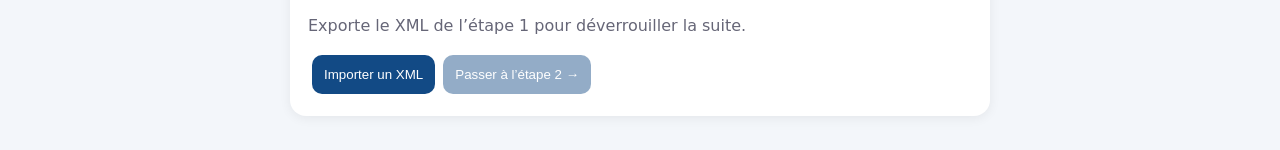
==== commit b67515ac: "Add files via upload" ====
--- a/etape1/index.html
+++ b/etape1/index.html
@@ -1,6 +1,6 @@
-<!doctype html><html lang="fr"><meta charset="utf-8"><meta name="viewport" content="width=device-width,initial-scale=1"><title>Relevé Immo — Étape 1</title><style>body{font-family:system-ui;background:#f3f6fa;color:#142338;margin:0;padding:20px}main{max-width:700px;margin:auto}section{background:white;border-radius:16px;padding:18px;margin:14px 0;box-shadow:0 2px 12px #0001}button{border:0;background:#124a85;color:white;border-radius:10px;padding:12px;margin:4px;cursor:pointer}button:disabled{opacity:.45}textarea{width:100%;min-height:140px;box-sizing:border-box;padding:12px;font:inherit}input{font:inherit;padding:8px}li{margin:8px 0}.muted{color:#667}small{display:block}h1{margin-bottom:0}</style><main><h1>🏠 Relevé Immo</h1><p class="muted">Relevé des pièces — sans mesure</p>
+<!doctype html><html lang="fr"><meta charset="utf-8"><meta name="viewport" content="width=device-width,initial-scale=1"><title>Relevé Immo — Étape 1</title><style>body{font-family:system-ui;background:#f3f6fa;color:#142338;margin:0;padding:20px}main{max-width:700px;margin:auto}section{background:white;border-radius:16px;padding:18px;margin:14px 0;box-shadow:0 2px 12px #0001}button{border:0;background:#124a85;color:white;border-radius:10px;padding:12px;margin:4px;cursor:pointer}button:disabled{opacity:.45}textarea{width:100%;min-height:140px;box-sizing:border-box;padding:12px;font:inherit}input{font:inherit;padding:8px}li{margin:8px 0}.muted{color:#667}small{display:block}h1{margin-bottom:0}.danger-key{background:#8d3030!important}.key-saved{color:#197443;font-weight:600}.key-missing{color:#667;font-weight:500}</style><main><h1>🏠 Relevé Immo</h1><p class="muted">Relevé des pièces — sans mesure</p>
 <section><h2>1. Dictée de la visite</h2><p>Parle normalement. Le texte s'ajoute au fur et à mesure ; tu arrêtes quand tu le décides.</p><button id="mic">🎙️ Démarrer la dictée</button><button id="stop" disabled>■ Arrêter la dictée</button><small id="status">Prêt à dicter.</small><textarea id="speech" placeholder="On entre dans le salon. À l'étage, deux chambres. Les combles ne sont pas accessibles car il n'y a pas de trappe ; il faudrait en créer une."></textarea><button id="parse">Analyser la visite</button></section>
-<section><h2>Analyse intelligente (facultative)</h2><p class="muted">Sans clé ou sans connexion, l'analyse locale reste disponible. Avec Gemini, le texte de la visite est envoyé à Google pour analyse. L'offre gratuite est soumise à des quotas et aux conditions de confidentialité de Google.</p><label for="geminikey">Clé API Gemini personnelle</label><input id="geminikey" type="password" autocomplete="off" placeholder="Saisir la clé API Gemini" style="width:100%;box-sizing:border-box"><button id="savekey">Enregistrer la clé</button><button id="delkey">Effacer la clé</button><div id="providerkeys"></div><small id="aistatus">Analyse locale disponible.</small><div id="aiprogress" style="display:none;border:1px solid #d8e1ec;border-radius:10px;padding:10px;margin:10px 0"><strong>Suivi des modèles IA</strong><div id="aitimer">Temps écoulé : 00:00</div><div id="ailog" role="log" aria-live="polite" style="white-space:pre-wrap;font-size:.9em;max-height:200px;overflow:auto"></div><button id="aicancel" style="background:#8d3030">Annuler l’analyse</button></div><button id="ai">Analyser avec l’IA</button><p class="muted">Ordre : Gemini, Groq, OpenRouter, puis analyse locale si aucun fournisseur ne réussit. Vérifie toujours le résultat.</p></section>
+<section><h2>Analyse intelligente (facultative)</h2><p class="muted">Sans clé ou sans connexion, l'analyse locale reste disponible. Avec Gemini, le texte de la visite est envoyé à Google pour analyse. L'offre gratuite est soumise à des quotas et aux conditions de confidentialité de Google.</p><label for="geminikey">Clé API Gemini personnelle</label><input id="geminikey" type="password" autocomplete="off" placeholder="Saisir la clé API Gemini" style="width:100%;box-sizing:border-box"><button id="savekey">💾 Enregistrer la clé</button><button id="delkey" class="danger-key">🗑️ Effacer la clé</button><details style="margin:12px 0;border:1px solid #d8e1ec;border-radius:10px;padding:12px"><summary style="font-weight:700;cursor:pointer">Autres clés API — Groq et OpenRouter</summary><p class="muted">Enregistre jusqu’à 3 clés par fournisseur. Elles restent chiffrées sur ce téléphone. Les connexions à ces deux services seront activées dans une prochaine version ; pour l’instant, seule l’analyse Gemini fonctionne.</p><div id="providerkeys"></div></details><small id="aistatus">Analyse locale disponible.</small><div id="aiprogress" style="display:none;border:1px solid #d8e1ec;border-radius:10px;padding:10px;margin:10px 0"><strong>Suivi des modèles Gemini</strong><div id="aitimer">Temps écoulé : 00:00</div><div id="ailog" role="log" aria-live="polite" style="white-space:pre-wrap;font-size:.9em;max-height:200px;overflow:auto"></div><button id="aicancel" style="background:#8d3030">Annuler l’analyse</button></div><button id="ai">Analyser avec Gemini</button><p class="muted">Si Gemini échoue, l'analyse locale prend automatiquement le relais. Vérifie toujours le résultat.</p></section>
 <section><h2>2. Pièces reconnues — vérification</h2><p class="muted">Vérifie et corrige les résultats avant l'export. Les niveaux et motifs peuvent être différents pour chaque pièce.</p><ol id="rooms"></ol><button id="add">+ Ajouter une pièce</button><button id="clearrooms" style="background:#8d3030">Supprimer toutes les pièces</button></section>
 <section><h2>3. Exporter vers Liciel</h2><button id="xml">Exporter XML Liciel</button><button id="csv">Exporter CSV</button><button id="json">Exporter JSON</button><button id="txt">Exporter TXT</button><p class="muted">Le fichier XML conserve les champs de l'exemple Liciel. L'analyse locale du discours est indicative : vérifie les pièces avant l'export.</p></section>
 <section id="step1gate"><h2>Sauvegarde et étape 2</h2><p id="exportguard" class="muted">Exporte le XML de l’étape 1 pour déverrouiller la suite.</p><button id="importxml">Importer un XML</button><input id="xmlfile" type="file" accept=".xml,text/xml,application/xml" hidden><button id="nextstep" disabled>Passer à l’étape 2 →</button></section>
@@ -18,6 +18,7 @@
   const found=[];
   // Noms particuliers explicitement prononcés : priorité aux catégories génériques.
   const named=[
+    ['Salon avec cuisine',/\bsalons?\s+(?:ouverts?\s+sur|avec)\s+(?:la\s+)?cuisines?\b/gi],
     ['Loveroom',/\b(?:love[ -]?room|loveroom)\b/gi],
     ['Salle de jeu',/\bsalles? de jeux?\b/gi],
     ['Chambre enfant',/\bchambres? (?:d['’ ]enfant|enfant|des enfants)\b/gi],
@@ -77,28 +78,33 @@
 function aiStop(){aiRunning=false;if(aiTimer!==null)clearInterval(aiTimer);aiTimer=null;$('ai').disabled=false;$('aicancel').disabled=true}
 function aiBegin(){aiStop();aiRunning=true;aiStarted=Date.now();$('aiprogress').style.display='block';$('ailog').textContent='';$('ai').disabled=true;$('aicancel').disabled=false;aiTimer=setInterval(()=>{const secs=Math.floor((Date.now()-aiStarted)/1000);$('aitimer').textContent='Temps écoulé : '+String(Math.floor(secs/60)).padStart(2,'0')+':'+String(secs%60).padStart(2,'0')},250)}
 window.releveGeminiProgress=(kind,model,detail)=>{if(!aiRunning)return;const line=(kind==='trying'?'⏳ ':kind==='failed'?'❌ ':kind==='success'?'✅ ':'ℹ️ ')+(model?model+' — ':'')+detail;$('ailog').textContent+=line+'\n';$('ailog').scrollTop=$('ailog').scrollHeight};
-window.releveGeminiCancelled=()=>{if(aiRunning)window.releveGeminiProgress('info','','Analyse annulée');aiStop();$('aistatus').textContent='Analyse IA annulée. La dictée est conservée.'};
+window.releveGeminiCancelled=()=>{if(aiRunning)window.releveGeminiProgress('info','','Analyse annulée');aiStop();$('aistatus').textContent='Analyse Gemini annulée. La dictée est conservée.'};
 $('aicancel').onclick=()=>{if(window.AndroidAI?.cancelGemini)window.AndroidAI.cancelGemini();else window.releveGeminiCancelled()};
 const providerNames={groq:'Groq',openrouter:'OpenRouter'};
 for(const [provider,name] of Object.entries(providerNames)){
  const section=document.createElement('div');section.style='border-top:1px solid #ddd;padding:10px 0';
- const label=document.createElement('label');label.htmlFor=`key-${provider}-1`;label.textContent=`Clé API ${name} — `;
- const status=document.createElement('span');status.id=`status-${provider}-1`;status.textContent='Non enregistrée';label.appendChild(status);section.appendChild(label);
- const input=document.createElement('input');input.id=`key-${provider}-1`;input.type='password';input.autocomplete='off';input.placeholder=`Saisir la clé API ${name}`;input.style='width:100%;box-sizing:border-box';section.appendChild(input);
- const save=document.createElement('button');save.textContent='Enregistrer la clé';save.onclick=()=>{if(!window.AndroidAI?.setProviderKey){status.textContent='Disponible dans l’APK Android';return}if(!input.value.trim()){status.textContent='Saisir une clé';return}window.AndroidAI.setProviderKey(provider,1,input.value)};section.appendChild(save);
- const del=document.createElement('button');del.textContent='Effacer la clé';del.style.background='#8d3030';del.onclick=()=>window.AndroidAI?.setProviderKey?.(provider,1,'');section.appendChild(del);
+ const title=document.createElement('strong');title.textContent=name;section.appendChild(title);
+ for(let slot=1;slot<=3;slot++){
+  const wrap=document.createElement('div');wrap.style='margin:8px 0';
+  const label=document.createElement('label');label.htmlFor=`key-${provider}-${slot}`;label.textContent=`Clé ${slot} — `;
+  const status=document.createElement('span');status.id=`status-${provider}-${slot}`;status.textContent='⚪ Non enregistrée';status.className='key-missing';label.appendChild(status);wrap.appendChild(label);
+  const input=document.createElement('input');input.id=`key-${provider}-${slot}`;input.type='password';input.autocomplete='off';input.placeholder=`Clé API ${name} ${slot}`;input.style='width:100%;box-sizing:border-box';wrap.appendChild(input);
+  const save=document.createElement('button');save.textContent='Enregistrer';save.onclick=()=>{if(!window.AndroidAI?.setProviderKey){status.textContent='Disponible dans l’APK Android';return;}if(!input.value.trim()){status.textContent='Saisir une clé';return;}window.AndroidAI.setProviderKey(provider,slot,input.value)};wrap.appendChild(save);
+  const del=document.createElement('button');del.textContent='Effacer';del.style.background='#8d3030';del.onclick=()=>window.AndroidAI?.setProviderKey?.(provider,slot,'');wrap.appendChild(del);
+  section.appendChild(wrap);
+ }
  $('providerkeys').appendChild(section);
 }
-window.releveProviderKeySaved=(provider,slot,ok,exists)=>{const status=$(`status-${provider}-1`);if(!status||slot!==1)return;status.textContent=ok?(exists?'Enregistrée ✓':'Non enregistrée'):'Erreur d’enregistrement';if(ok)$(`key-${provider}-1`).value=''};
-window.releveProviderKeyStatus=json=>{try{const state=JSON.parse(json);for(const provider of Object.keys(providerNames)){const status=$(`status-${provider}-1`);if(status)status.textContent=state[provider]?.[0]?'Enregistrée ✓':'Non enregistrée'}}catch(e){}};
+window.releveProviderKeySaved=(provider,slot,ok,exists)=>{const status=$(`status-${provider}-${slot}`);if(!status)return;status.textContent=ok?(exists?'🟢 Clé enregistrée':'⚪ Non enregistrée'):'Erreur d’enregistrement';status.className=ok&&exists?'key-saved':'key-missing';if(ok)$(`key-${provider}-${slot}`).value=''};
+window.releveProviderKeyStatus=json=>{try{const state=JSON.parse(json);for(const [provider,slots] of Object.entries(state)){slots.forEach((exists,index)=>{const status=$(`status-${provider}-${index+1}`);if(status)status.textContent=exists?'Enregistrée ✓':'Non enregistrée'})}}catch(e){}};
 if(window.AndroidAI?.getProviderKeyStatus)window.AndroidAI.getProviderKeyStatus();
-window.releveGeminiKeyStatus=exists=>{$('aistatus').textContent=exists?'Clé Gemini enregistrée sur ce téléphone.':'Aucune clé Gemini. Groq ou OpenRouter seront essayés si configurés.'};
-window.releveGeminiKeySaved=ok=>{$('aistatus').textContent=ok?'Réglage Gemini enregistré.':'Impossible d’enregistrer la clé.';if(ok)$('geminikey').value='';};
-window.releveGeminiResult=json=>{aiStop();try{const data=JSON.parse(json);if(!Array.isArray(data.pieces)||!data.pieces.length)throw Error('Réponse vide');const allowed=new Set(levels);const next=data.pieces.slice(0,200).map(r=>({name:String(r.name||'').trim(),floor:allowed.has(r.floor)?r.floor:'Rez de chaussée',justification:String(r.justification||''),means:String(r.means||'')}));if(next.some(r=>!r.name))throw Error('Pièce sans nom');const stairs=localStairs($('speech').value);const geminiStairs=next.filter(r=>/^escalier(?:\s+\d+)?$/i.test(r.name));if(geminiStairs.length>stairs.length&&stairs.length){let surplus=geminiStairs.length-stairs.length;for(let i=next.length-1;i>=0&&surplus;i--){if(/^escalier(?:\s+\d+)?$/i.test(next[i].name)){next.splice(i,1);surplus--}}}else if(!geminiStairs.length){next.push(...stairs)}rooms=normalizeRoomNames(next);keys=[];render();$('aistatus').textContent=rooms.length+' pièces analysées avec l’IA. Vérifie les niveaux et les champs.';}catch(e){window.releveGeminiError('Réponse IA invalide')}};
-window.releveGeminiError=message=>{aiStop();$('aistatus').textContent='Aucune IA disponible ('+message+'). Analyse locale utilisée.';parse();};
+window.releveGeminiKeyStatus=exists=>{$('aistatus').textContent=exists?'Clé Gemini enregistrée sur ce téléphone.':'Aucune clé enregistrée. Analyse locale disponible.'};
+window.releveGeminiKeySaved=ok=>{$('aistatus').textContent=ok?'🟢 Réglage Gemini enregistré.':'Impossible d’enregistrer la clé.';$('aistatus').className=ok?'key-saved':'key-missing';if(ok)$('geminikey').value='';};
+window.releveGeminiResult=json=>{aiStop();try{const data=JSON.parse(json);if(!Array.isArray(data.pieces)||!data.pieces.length)throw Error('Réponse vide');const allowed=new Set(levels);const next=data.pieces.slice(0,200).map(r=>({name:String(r.name||'').trim(),floor:allowed.has(r.floor)?r.floor:'Rez de chaussée',justification:String(r.justification||''),means:String(r.means||'')}));if(next.some(r=>!r.name))throw Error('Pièce sans nom');const stairs=localStairs($('speech').value);const geminiStairs=next.filter(r=>/^escalier(?:\s+\d+)?$/i.test(r.name));if(geminiStairs.length>stairs.length&&stairs.length){let surplus=geminiStairs.length-stairs.length;for(let i=next.length-1;i>=0&&surplus;i--){if(/^escalier(?:\s+\d+)?$/i.test(next[i].name)){next.splice(i,1);surplus--}}}else if(!geminiStairs.length){next.push(...stairs)}rooms=normalizeRoomNames(next);keys=[];render();$('aistatus').textContent=rooms.length+' pièces analysées avec Gemini. Vérifie les niveaux et les champs.';}catch(e){window.releveGeminiError('Réponse Gemini invalide')}};
+window.releveGeminiError=message=>{aiStop();$('aistatus').textContent='Gemini indisponible ('+message+'). Analyse locale utilisée.';parse();};
 $('savekey').onclick=()=>{if(!window.AndroidAI){$('aistatus').textContent='Clé disponible uniquement dans l’application Android.';return}window.AndroidAI.setGeminiKey($('geminikey').value)};
 $('delkey').onclick=()=>{if(window.AndroidAI)window.AndroidAI.setGeminiKey('')};
-$('ai').onclick=()=>{const t=$('speech').value.trim();if(!t){$('aistatus').textContent='Dicte ou saisis la visite avant analyse.';return}if(!window.AndroidAI){$('aistatus').textContent='Analyse IA indisponible dans ce navigateur. Analyse locale.';parse();return}if(!confirm('Envoyer la transcription au premier service IA disponible (Gemini, Groq ou OpenRouter) ?'))return;$('aistatus').textContent='Analyse IA en cours…';aiBegin();window.AndroidAI.analyzeGemini(t)};
+$('ai').onclick=()=>{const t=$('speech').value.trim();if(!t){$('aistatus').textContent='Dicte ou saisis la visite avant analyse.';return}if(!window.AndroidAI){$('aistatus').textContent='Gemini indisponible dans ce navigateur. Analyse locale.';parse();return}if(!confirm('Envoyer la transcription de la visite à Google Gemini pour analyse ?'))return;$('aistatus').textContent='Analyse Gemini en cours…';aiBegin();window.AndroidAI.analyzeGemini(t)};
 if(window.AndroidAI)window.AndroidAI.hasGeminiKey();
 $('clearrooms').onclick=()=>{if(!rooms.length)return;if(!confirm('Supprimer toutes les pièces reconnues ? La dictée sera conservée.'))return;rooms=[];keys=[];render();$('status').textContent='Toutes les pièces ont été supprimées.'};
 $('parse').onclick=parse;$('add').onclick=()=>{rooms.push({name:'Nouvelle pièce',floor:rooms.at(-1)?.floor||'Rez de chaussée',justification:'',means:''});render()};
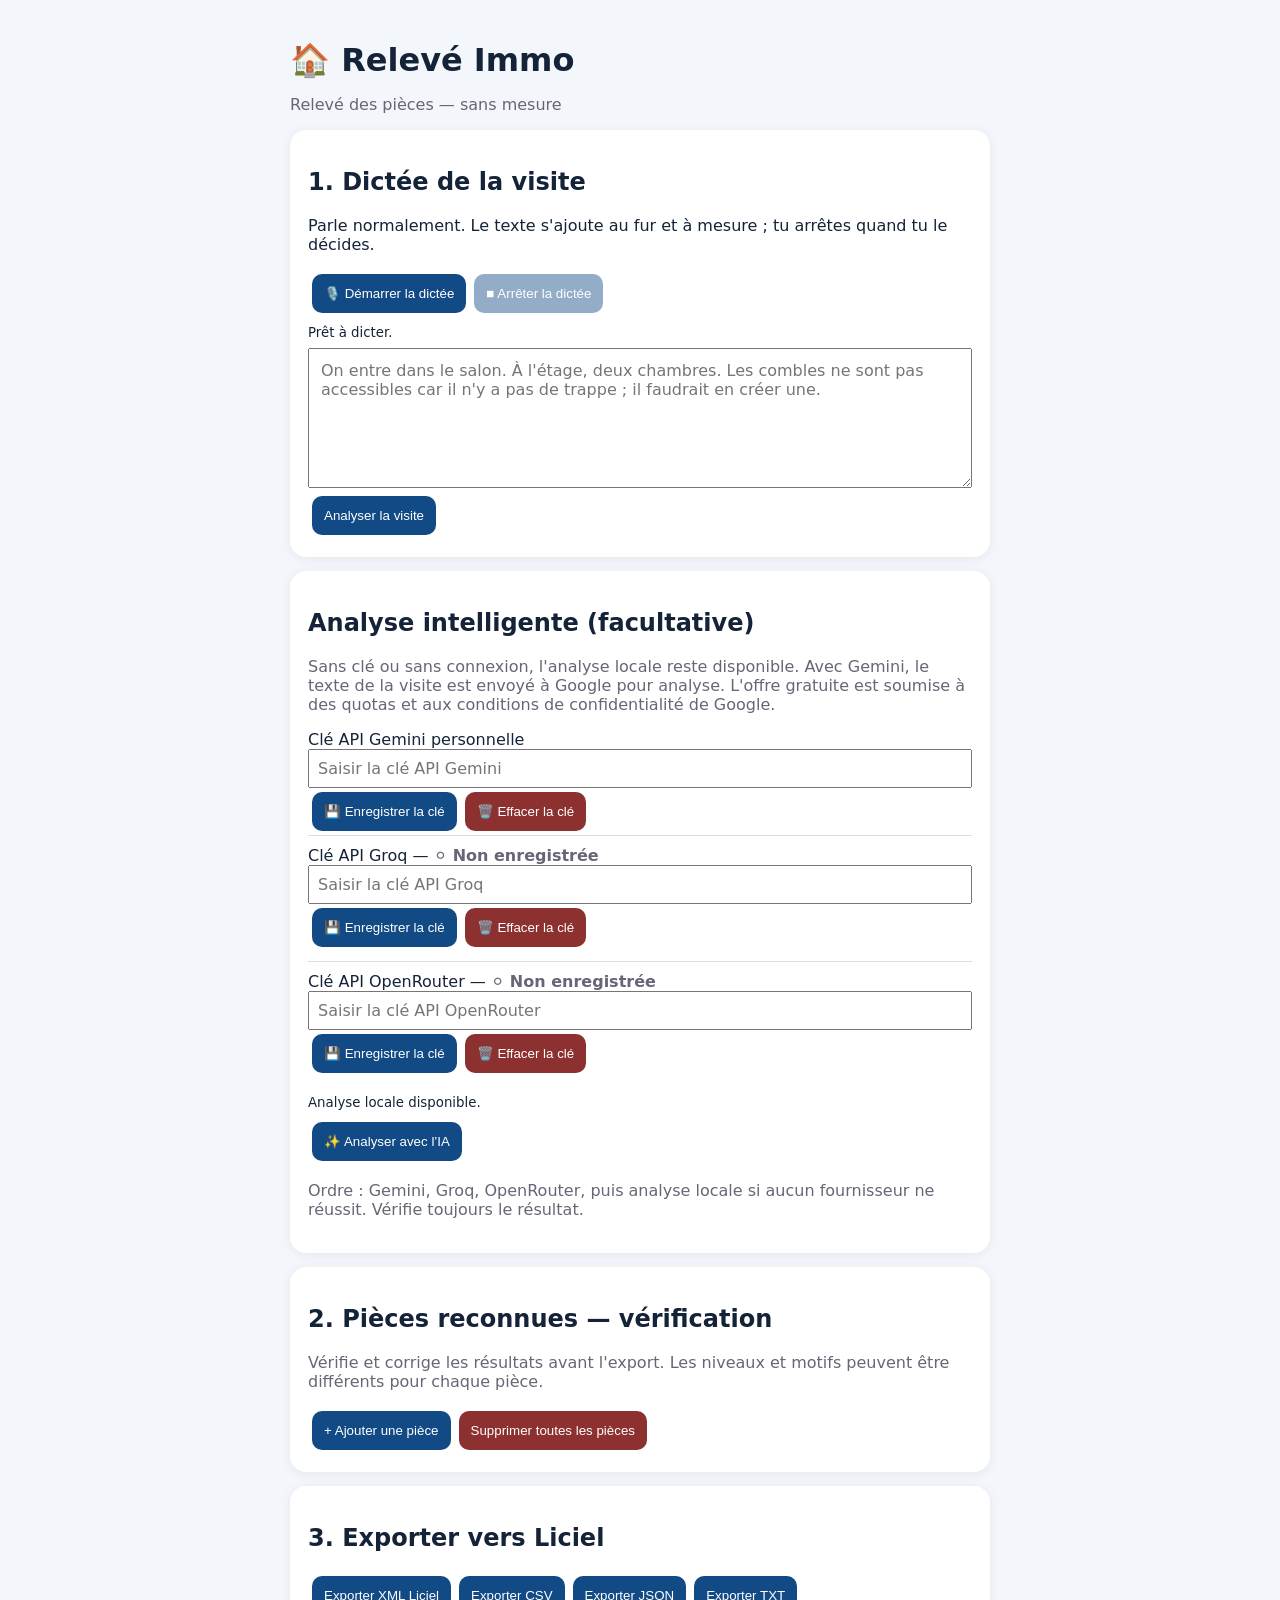
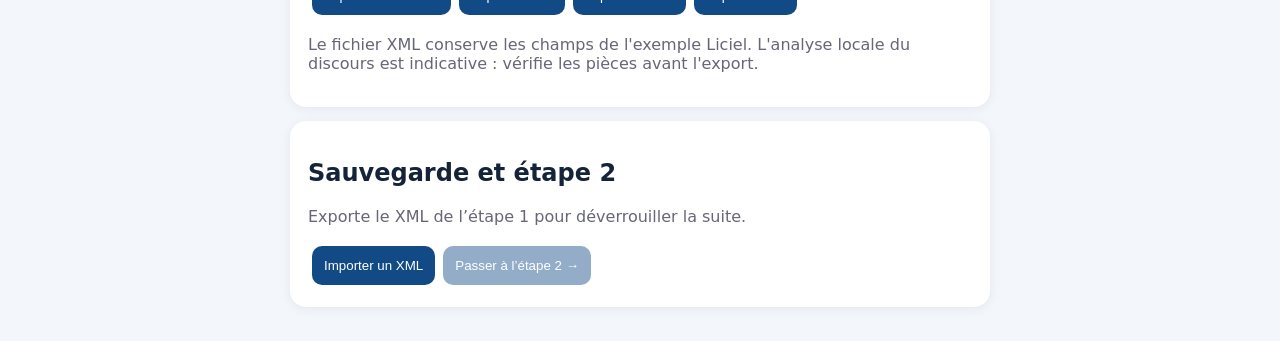
==== commit 0de8e1e3: "Add files via upload" ====
--- a/etape1/index.html
+++ b/etape1/index.html
@@ -1,6 +1,6 @@
-<!doctype html><html lang="fr"><meta charset="utf-8"><meta name="viewport" content="width=device-width,initial-scale=1"><title>Relevé Immo — Étape 1</title><style>body{font-family:system-ui;background:#f3f6fa;color:#142338;margin:0;padding:20px}main{max-width:700px;margin:auto}section{background:white;border-radius:16px;padding:18px;margin:14px 0;box-shadow:0 2px 12px #0001}button{border:0;background:#124a85;color:white;border-radius:10px;padding:12px;margin:4px;cursor:pointer}button:disabled{opacity:.45}textarea{width:100%;min-height:140px;box-sizing:border-box;padding:12px;font:inherit}input{font:inherit;padding:8px}li{margin:8px 0}.muted{color:#667}small{display:block}h1{margin-bottom:0}.danger-key{background:#8d3030!important}.key-saved{color:#197443;font-weight:600}.key-missing{color:#667;font-weight:500}</style><main><h1>🏠 Relevé Immo</h1><p class="muted">Relevé des pièces — sans mesure</p>
+<!doctype html><html lang="fr"><meta charset="utf-8"><meta name="viewport" content="width=device-width,initial-scale=1"><title>Relevé Immo — Étape 1</title><style>body{font-family:system-ui;background:#f3f6fa;color:#142338;margin:0;padding:20px}main{max-width:700px;margin:auto}section{background:white;border-radius:16px;padding:18px;margin:14px 0;box-shadow:0 2px 12px #0001}button{border:0;background:#124a85;color:white;border-radius:10px;padding:12px;margin:4px;cursor:pointer}button:disabled{opacity:.45}textarea{width:100%;min-height:140px;box-sizing:border-box;padding:12px;font:inherit}input{font:inherit;padding:8px}li{margin:8px 0}.muted{color:#667}small{display:block}h1{margin-bottom:0}.danger-key{background:#8d3030}.key-status{font-weight:600}.key-status.saved{color:#16803c}.key-status.missing{color:#667}</style><main><h1>🏠 Relevé Immo</h1><p class="muted">Relevé des pièces — sans mesure</p>
 <section><h2>1. Dictée de la visite</h2><p>Parle normalement. Le texte s'ajoute au fur et à mesure ; tu arrêtes quand tu le décides.</p><button id="mic">🎙️ Démarrer la dictée</button><button id="stop" disabled>■ Arrêter la dictée</button><small id="status">Prêt à dicter.</small><textarea id="speech" placeholder="On entre dans le salon. À l'étage, deux chambres. Les combles ne sont pas accessibles car il n'y a pas de trappe ; il faudrait en créer une."></textarea><button id="parse">Analyser la visite</button></section>
-<section><h2>Analyse intelligente (facultative)</h2><p class="muted">Sans clé ou sans connexion, l'analyse locale reste disponible. Avec Gemini, le texte de la visite est envoyé à Google pour analyse. L'offre gratuite est soumise à des quotas et aux conditions de confidentialité de Google.</p><label for="geminikey">Clé API Gemini personnelle</label><input id="geminikey" type="password" autocomplete="off" placeholder="Saisir la clé API Gemini" style="width:100%;box-sizing:border-box"><button id="savekey">💾 Enregistrer la clé</button><button id="delkey" class="danger-key">🗑️ Effacer la clé</button><details style="margin:12px 0;border:1px solid #d8e1ec;border-radius:10px;padding:12px"><summary style="font-weight:700;cursor:pointer">Autres clés API — Groq et OpenRouter</summary><p class="muted">Enregistre jusqu’à 3 clés par fournisseur. Elles restent chiffrées sur ce téléphone. Les connexions à ces deux services seront activées dans une prochaine version ; pour l’instant, seule l’analyse Gemini fonctionne.</p><div id="providerkeys"></div></details><small id="aistatus">Analyse locale disponible.</small><div id="aiprogress" style="display:none;border:1px solid #d8e1ec;border-radius:10px;padding:10px;margin:10px 0"><strong>Suivi des modèles Gemini</strong><div id="aitimer">Temps écoulé : 00:00</div><div id="ailog" role="log" aria-live="polite" style="white-space:pre-wrap;font-size:.9em;max-height:200px;overflow:auto"></div><button id="aicancel" style="background:#8d3030">Annuler l’analyse</button></div><button id="ai">Analyser avec Gemini</button><p class="muted">Si Gemini échoue, l'analyse locale prend automatiquement le relais. Vérifie toujours le résultat.</p></section>
+<section><h2>Analyse intelligente (facultative)</h2><p class="muted">Sans clé ou sans connexion, l'analyse locale reste disponible. Avec Gemini, le texte de la visite est envoyé à Google pour analyse. L'offre gratuite est soumise à des quotas et aux conditions de confidentialité de Google.</p><label for="geminikey">Clé API Gemini personnelle</label><input id="geminikey" type="password" autocomplete="off" placeholder="Saisir la clé API Gemini" style="width:100%;box-sizing:border-box"><button id="savekey">💾 Enregistrer la clé</button><button id="delkey" class="danger-key">🗑️ Effacer la clé</button><div id="providerkeys"></div><small id="aistatus">Analyse locale disponible.</small><div id="aiprogress" style="display:none;border:1px solid #d8e1ec;border-radius:10px;padding:10px;margin:10px 0"><strong>Suivi des modèles IA</strong><div id="aitimer">Temps écoulé : 00:00</div><div id="ailog" role="log" aria-live="polite" style="white-space:pre-wrap;font-size:.9em;max-height:200px;overflow:auto"></div><button id="aicancel" style="background:#8d3030">Annuler l’analyse</button></div><button id="ai">✨ Analyser avec l’IA</button><p class="muted">Ordre : Gemini, Groq, OpenRouter, puis analyse locale si aucun fournisseur ne réussit. Vérifie toujours le résultat.</p></section>
 <section><h2>2. Pièces reconnues — vérification</h2><p class="muted">Vérifie et corrige les résultats avant l'export. Les niveaux et motifs peuvent être différents pour chaque pièce.</p><ol id="rooms"></ol><button id="add">+ Ajouter une pièce</button><button id="clearrooms" style="background:#8d3030">Supprimer toutes les pièces</button></section>
 <section><h2>3. Exporter vers Liciel</h2><button id="xml">Exporter XML Liciel</button><button id="csv">Exporter CSV</button><button id="json">Exporter JSON</button><button id="txt">Exporter TXT</button><p class="muted">Le fichier XML conserve les champs de l'exemple Liciel. L'analyse locale du discours est indicative : vérifie les pièces avant l'export.</p></section>
 <section id="step1gate"><h2>Sauvegarde et étape 2</h2><p id="exportguard" class="muted">Exporte le XML de l’étape 1 pour déverrouiller la suite.</p><button id="importxml">Importer un XML</button><input id="xmlfile" type="file" accept=".xml,text/xml,application/xml" hidden><button id="nextstep" disabled>Passer à l’étape 2 →</button></section>
@@ -18,7 +18,7 @@
   const found=[];
   // Noms particuliers explicitement prononcés : priorité aux catégories génériques.
   const named=[
-    ['Salon avec cuisine',/\bsalons?\s+(?:ouverts?\s+sur|avec)\s+(?:la\s+)?cuisines?\b/gi],
+    ['Salon avec cuisine',/\bsalons?\s+(?:(?:ouverts?\s+sur)|avec)\s+(?:(?:la|une)\s+)?cuisines?\b/gi],
     ['Loveroom',/\b(?:love[ -]?room|loveroom)\b/gi],
     ['Salle de jeu',/\bsalles? de jeux?\b/gi],
     ['Chambre enfant',/\bchambres? (?:d['’ ]enfant|enfant|des enfants)\b/gi],
@@ -78,33 +78,29 @@
 function aiStop(){aiRunning=false;if(aiTimer!==null)clearInterval(aiTimer);aiTimer=null;$('ai').disabled=false;$('aicancel').disabled=true}
 function aiBegin(){aiStop();aiRunning=true;aiStarted=Date.now();$('aiprogress').style.display='block';$('ailog').textContent='';$('ai').disabled=true;$('aicancel').disabled=false;aiTimer=setInterval(()=>{const secs=Math.floor((Date.now()-aiStarted)/1000);$('aitimer').textContent='Temps écoulé : '+String(Math.floor(secs/60)).padStart(2,'0')+':'+String(secs%60).padStart(2,'0')},250)}
 window.releveGeminiProgress=(kind,model,detail)=>{if(!aiRunning)return;const line=(kind==='trying'?'⏳ ':kind==='failed'?'❌ ':kind==='success'?'✅ ':'ℹ️ ')+(model?model+' — ':'')+detail;$('ailog').textContent+=line+'\n';$('ailog').scrollTop=$('ailog').scrollHeight};
-window.releveGeminiCancelled=()=>{if(aiRunning)window.releveGeminiProgress('info','','Analyse annulée');aiStop();$('aistatus').textContent='Analyse Gemini annulée. La dictée est conservée.'};
+window.releveGeminiCancelled=()=>{if(aiRunning)window.releveGeminiProgress('info','','Analyse annulée');aiStop();$('aistatus').textContent='Analyse IA annulée. La dictée est conservée.'};
 $('aicancel').onclick=()=>{if(window.AndroidAI?.cancelGemini)window.AndroidAI.cancelGemini();else window.releveGeminiCancelled()};
 const providerNames={groq:'Groq',openrouter:'OpenRouter'};
 for(const [provider,name] of Object.entries(providerNames)){
  const section=document.createElement('div');section.style='border-top:1px solid #ddd;padding:10px 0';
- const title=document.createElement('strong');title.textContent=name;section.appendChild(title);
- for(let slot=1;slot<=3;slot++){
-  const wrap=document.createElement('div');wrap.style='margin:8px 0';
-  const label=document.createElement('label');label.htmlFor=`key-${provider}-${slot}`;label.textContent=`Clé ${slot} — `;
-  const status=document.createElement('span');status.id=`status-${provider}-${slot}`;status.textContent='⚪ Non enregistrée';status.className='key-missing';label.appendChild(status);wrap.appendChild(label);
-  const input=document.createElement('input');input.id=`key-${provider}-${slot}`;input.type='password';input.autocomplete='off';input.placeholder=`Clé API ${name} ${slot}`;input.style='width:100%;box-sizing:border-box';wrap.appendChild(input);
-  const save=document.createElement('button');save.textContent='Enregistrer';save.onclick=()=>{if(!window.AndroidAI?.setProviderKey){status.textContent='Disponible dans l’APK Android';return;}if(!input.value.trim()){status.textContent='Saisir une clé';return;}window.AndroidAI.setProviderKey(provider,slot,input.value)};wrap.appendChild(save);
-  const del=document.createElement('button');del.textContent='Effacer';del.style.background='#8d3030';del.onclick=()=>window.AndroidAI?.setProviderKey?.(provider,slot,'');wrap.appendChild(del);
-  section.appendChild(wrap);
- }
+ const label=document.createElement('label');label.htmlFor=`key-${provider}-1`;label.textContent=`Clé API ${name} — `;
+ const status=document.createElement('span');status.id=`status-${provider}-1`;status.className='key-status missing';status.textContent='⚪ Non enregistrée';label.appendChild(status);section.appendChild(label);
+ const input=document.createElement('input');input.id=`key-${provider}-1`;input.type='password';input.autocomplete='off';input.placeholder=`Saisir la clé API ${name}`;input.style='width:100%;box-sizing:border-box';section.appendChild(input);
+ const save=document.createElement('button');save.textContent='💾 Enregistrer la clé';save.onclick=()=>{if(!window.AndroidAI?.setProviderKey){status.textContent='Disponible dans l’APK Android';return}if(!input.value.trim()){status.textContent='Saisir une clé';return}window.AndroidAI.setProviderKey(provider,1,input.value)};section.appendChild(save);
+ const del=document.createElement('button');del.textContent='🗑️ Effacer la clé';del.style.background='#8d3030';del.onclick=()=>window.AndroidAI?.setProviderKey?.(provider,1,'');section.appendChild(del);
  $('providerkeys').appendChild(section);
 }
-window.releveProviderKeySaved=(provider,slot,ok,exists)=>{const status=$(`status-${provider}-${slot}`);if(!status)return;status.textContent=ok?(exists?'🟢 Clé enregistrée':'⚪ Non enregistrée'):'Erreur d’enregistrement';status.className=ok&&exists?'key-saved':'key-missing';if(ok)$(`key-${provider}-${slot}`).value=''};
-window.releveProviderKeyStatus=json=>{try{const state=JSON.parse(json);for(const [provider,slots] of Object.entries(state)){slots.forEach((exists,index)=>{const status=$(`status-${provider}-${index+1}`);if(status)status.textContent=exists?'Enregistrée ✓':'Non enregistrée'})}}catch(e){}};
+function setKeyStatus(el,exists,error=''){el.className='key-status '+(exists?'saved':'missing');el.textContent=error|| (exists?'🟢 Enregistrée':'⚪ Non enregistrée')}
+window.releveProviderKeySaved=(provider,slot,ok,exists)=>{const status=$(`status-${provider}-1`);if(!status||slot!==1)return;setKeyStatus(status,ok?!!exists:false,ok?'':'Erreur d’enregistrement');if(ok)$(`key-${provider}-1`).value=''};
+window.releveProviderKeyStatus=json=>{try{const state=JSON.parse(json);for(const provider of Object.keys(providerNames)){const status=$(`status-${provider}-1`);if(status)setKeyStatus(status,!!state[provider]?.[0])}}catch(e){}};
 if(window.AndroidAI?.getProviderKeyStatus)window.AndroidAI.getProviderKeyStatus();
-window.releveGeminiKeyStatus=exists=>{$('aistatus').textContent=exists?'Clé Gemini enregistrée sur ce téléphone.':'Aucune clé enregistrée. Analyse locale disponible.'};
-window.releveGeminiKeySaved=ok=>{$('aistatus').textContent=ok?'🟢 Réglage Gemini enregistré.':'Impossible d’enregistrer la clé.';$('aistatus').className=ok?'key-saved':'key-missing';if(ok)$('geminikey').value='';};
-window.releveGeminiResult=json=>{aiStop();try{const data=JSON.parse(json);if(!Array.isArray(data.pieces)||!data.pieces.length)throw Error('Réponse vide');const allowed=new Set(levels);const next=data.pieces.slice(0,200).map(r=>({name:String(r.name||'').trim(),floor:allowed.has(r.floor)?r.floor:'Rez de chaussée',justification:String(r.justification||''),means:String(r.means||'')}));if(next.some(r=>!r.name))throw Error('Pièce sans nom');const stairs=localStairs($('speech').value);const geminiStairs=next.filter(r=>/^escalier(?:\s+\d+)?$/i.test(r.name));if(geminiStairs.length>stairs.length&&stairs.length){let surplus=geminiStairs.length-stairs.length;for(let i=next.length-1;i>=0&&surplus;i--){if(/^escalier(?:\s+\d+)?$/i.test(next[i].name)){next.splice(i,1);surplus--}}}else if(!geminiStairs.length){next.push(...stairs)}rooms=normalizeRoomNames(next);keys=[];render();$('aistatus').textContent=rooms.length+' pièces analysées avec Gemini. Vérifie les niveaux et les champs.';}catch(e){window.releveGeminiError('Réponse Gemini invalide')}};
-window.releveGeminiError=message=>{aiStop();$('aistatus').textContent='Gemini indisponible ('+message+'). Analyse locale utilisée.';parse();};
+window.releveGeminiKeyStatus=exists=>{$('aistatus').textContent=exists?'🟢 Clé Gemini enregistrée sur ce téléphone.':'⚪ Aucune clé Gemini. Groq ou OpenRouter seront essayés si configurés.'};
+window.releveGeminiKeySaved=ok=>{$('aistatus').textContent=ok?'🟢 Réglage Gemini enregistré.':'Impossible d’enregistrer la clé.';if(ok)$('geminikey').value='';};
+window.releveGeminiResult=json=>{aiStop();try{const data=JSON.parse(json);if(!Array.isArray(data.pieces)||!data.pieces.length)throw Error('Réponse vide');const allowed=new Set(levels);const next=data.pieces.slice(0,200).map(r=>({name:String(r.name||'').trim(),floor:allowed.has(r.floor)?r.floor:'Rez de chaussée',justification:String(r.justification||''),means:String(r.means||'')}));if(next.some(r=>!r.name))throw Error('Pièce sans nom');const stairs=localStairs($('speech').value);const geminiStairs=next.filter(r=>/^escalier(?:\s+\d+)?$/i.test(r.name));if(geminiStairs.length>stairs.length&&stairs.length){let surplus=geminiStairs.length-stairs.length;for(let i=next.length-1;i>=0&&surplus;i--){if(/^escalier(?:\s+\d+)?$/i.test(next[i].name)){next.splice(i,1);surplus--}}}else if(!geminiStairs.length){next.push(...stairs)}rooms=normalizeRoomNames(next);keys=[];render();$('aistatus').textContent=rooms.length+' pièces analysées avec l’IA. Vérifie les niveaux et les champs.';}catch(e){window.releveGeminiError('Réponse IA invalide')}};
+window.releveGeminiError=message=>{aiStop();$('aistatus').textContent='Aucune IA disponible ('+message+'). Analyse locale utilisée.';parse();};
 $('savekey').onclick=()=>{if(!window.AndroidAI){$('aistatus').textContent='Clé disponible uniquement dans l’application Android.';return}window.AndroidAI.setGeminiKey($('geminikey').value)};
 $('delkey').onclick=()=>{if(window.AndroidAI)window.AndroidAI.setGeminiKey('')};
-$('ai').onclick=()=>{const t=$('speech').value.trim();if(!t){$('aistatus').textContent='Dicte ou saisis la visite avant analyse.';return}if(!window.AndroidAI){$('aistatus').textContent='Gemini indisponible dans ce navigateur. Analyse locale.';parse();return}if(!confirm('Envoyer la transcription de la visite à Google Gemini pour analyse ?'))return;$('aistatus').textContent='Analyse Gemini en cours…';aiBegin();window.AndroidAI.analyzeGemini(t)};
+$('ai').onclick=()=>{const t=$('speech').value.trim();if(!t){$('aistatus').textContent='Dicte ou saisis la visite avant analyse.';return}if(!window.AndroidAI){$('aistatus').textContent='Analyse IA indisponible dans ce navigateur. Analyse locale.';parse();return}if(!confirm('Envoyer la transcription au premier service IA disponible (Gemini, Groq ou OpenRouter) ?'))return;$('aistatus').textContent='Analyse IA en cours…';aiBegin();window.AndroidAI.analyzeGemini(t)};
 if(window.AndroidAI)window.AndroidAI.hasGeminiKey();
 $('clearrooms').onclick=()=>{if(!rooms.length)return;if(!confirm('Supprimer toutes les pièces reconnues ? La dictée sera conservée.'))return;rooms=[];keys=[];render();$('status').textContent='Toutes les pièces ont été supprimées.'};
 $('parse').onclick=parse;$('add').onclick=()=>{rooms.push({name:'Nouvelle pièce',floor:rooms.at(-1)?.floor||'Rez de chaussée',justification:'',means:''});render()};
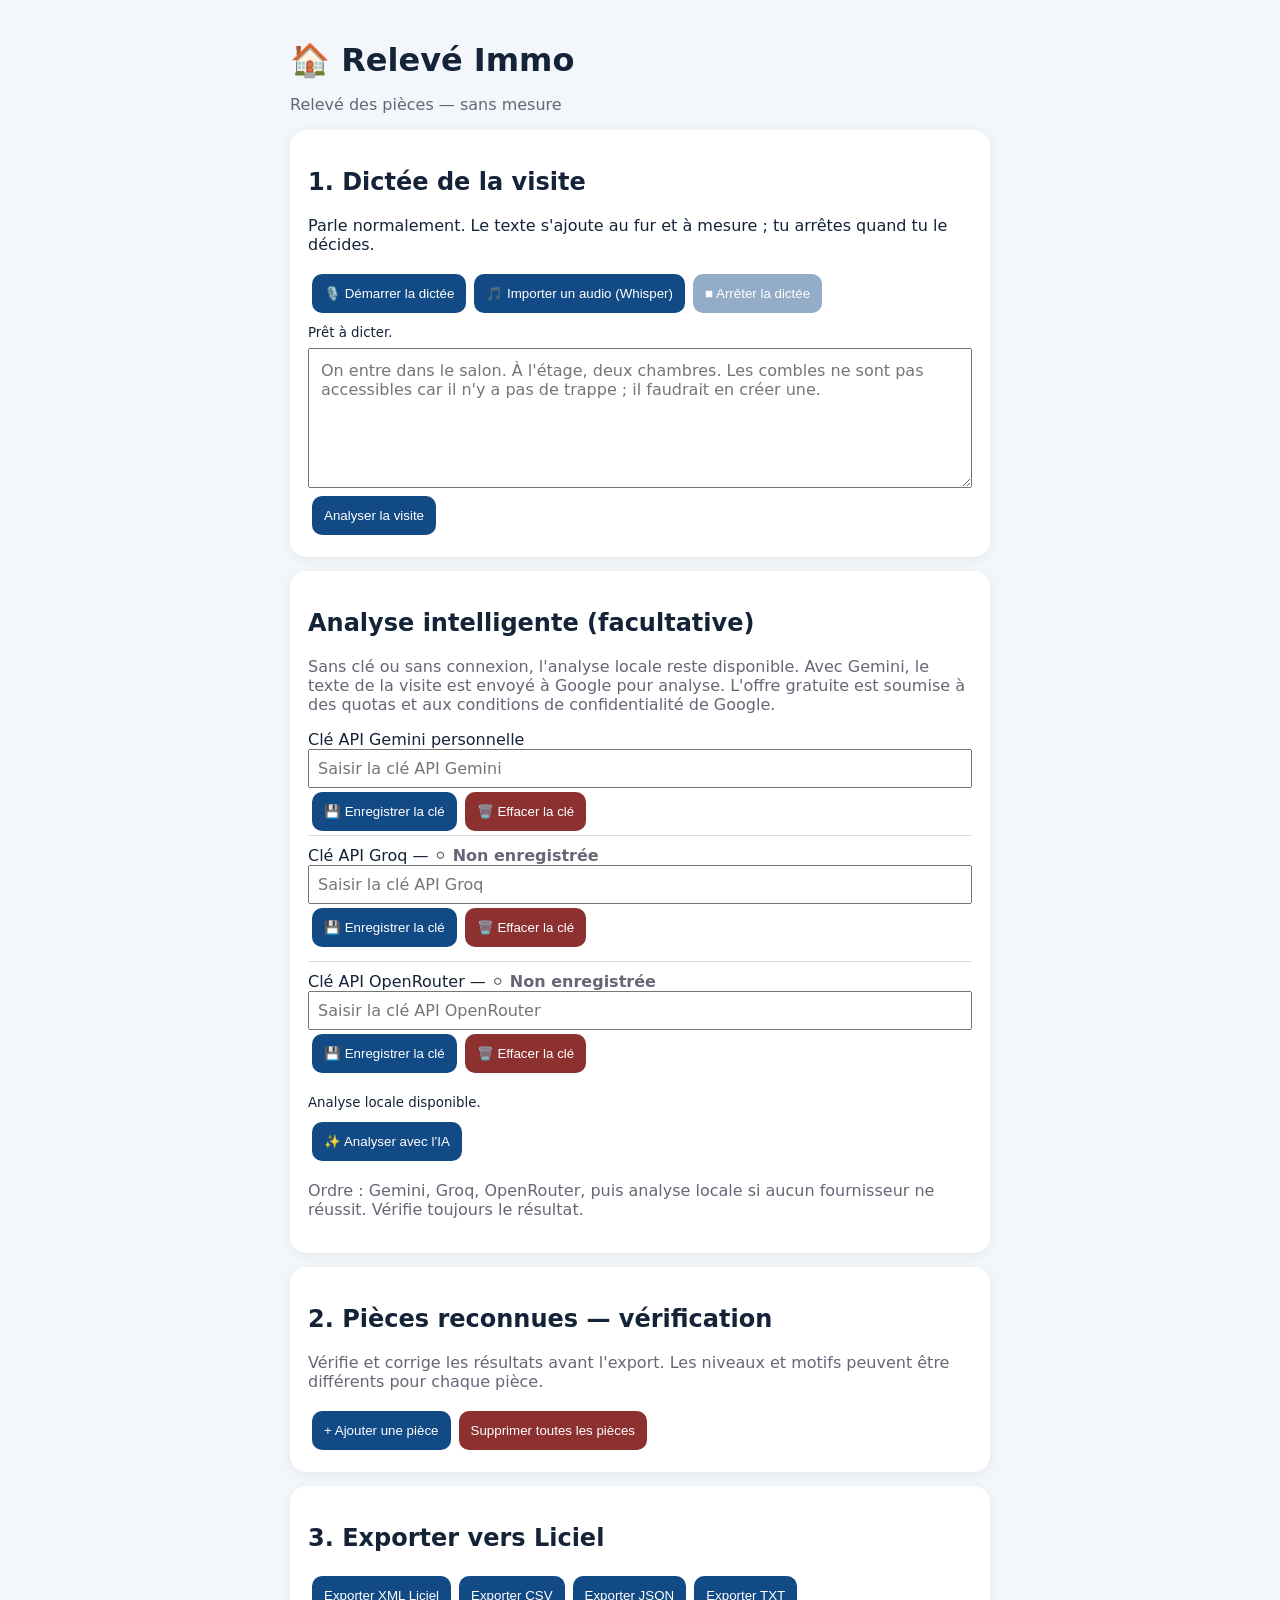
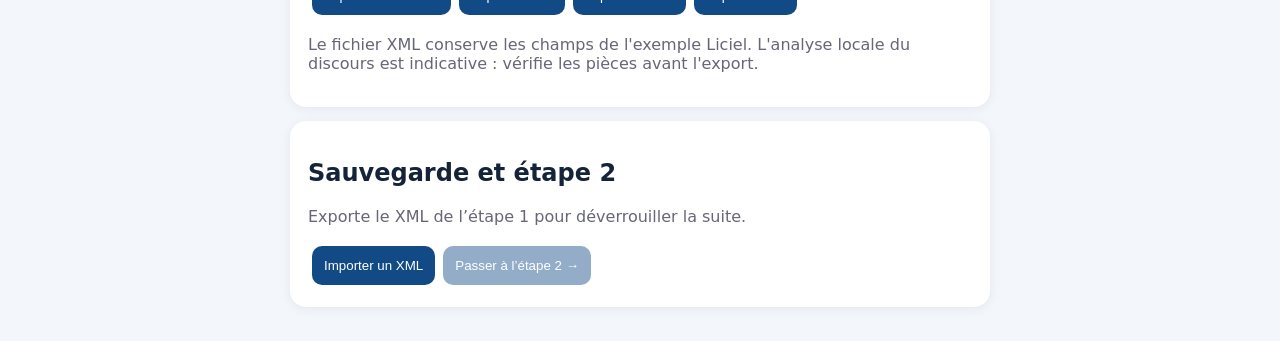
==== commit 4957f6e6: "Add files via upload" ====
--- a/etape1/index.html
+++ b/etape1/index.html
@@ -1,5 +1,5 @@
 <!doctype html><html lang="fr"><meta charset="utf-8"><meta name="viewport" content="width=device-width,initial-scale=1"><title>Relevé Immo — Étape 1</title><style>body{font-family:system-ui;background:#f3f6fa;color:#142338;margin:0;padding:20px}main{max-width:700px;margin:auto}section{background:white;border-radius:16px;padding:18px;margin:14px 0;box-shadow:0 2px 12px #0001}button{border:0;background:#124a85;color:white;border-radius:10px;padding:12px;margin:4px;cursor:pointer}button:disabled{opacity:.45}textarea{width:100%;min-height:140px;box-sizing:border-box;padding:12px;font:inherit}input{font:inherit;padding:8px}li{margin:8px 0}.muted{color:#667}small{display:block}h1{margin-bottom:0}.danger-key{background:#8d3030}.key-status{font-weight:600}.key-status.saved{color:#16803c}.key-status.missing{color:#667}</style><main><h1>🏠 Relevé Immo</h1><p class="muted">Relevé des pièces — sans mesure</p>
-<section><h2>1. Dictée de la visite</h2><p>Parle normalement. Le texte s'ajoute au fur et à mesure ; tu arrêtes quand tu le décides.</p><button id="mic">🎙️ Démarrer la dictée</button><button id="stop" disabled>■ Arrêter la dictée</button><small id="status">Prêt à dicter.</small><textarea id="speech" placeholder="On entre dans le salon. À l'étage, deux chambres. Les combles ne sont pas accessibles car il n'y a pas de trappe ; il faudrait en créer une."></textarea><button id="parse">Analyser la visite</button></section>
+<section><h2>1. Dictée de la visite</h2><p>Parle normalement. Le texte s'ajoute au fur et à mesure ; tu arrêtes quand tu le décides.</p><button id="mic">🎙️ Démarrer la dictée</button><button id="importaudio" type="button">🎵 Importer un audio (Whisper)</button><button id="stop" disabled>■ Arrêter la dictée</button><small id="status">Prêt à dicter.</small><textarea id="speech" placeholder="On entre dans le salon. À l'étage, deux chambres. Les combles ne sont pas accessibles car il n'y a pas de trappe ; il faudrait en créer une."></textarea><button id="parse">Analyser la visite</button></section>
 <section><h2>Analyse intelligente (facultative)</h2><p class="muted">Sans clé ou sans connexion, l'analyse locale reste disponible. Avec Gemini, le texte de la visite est envoyé à Google pour analyse. L'offre gratuite est soumise à des quotas et aux conditions de confidentialité de Google.</p><label for="geminikey">Clé API Gemini personnelle</label><input id="geminikey" type="password" autocomplete="off" placeholder="Saisir la clé API Gemini" style="width:100%;box-sizing:border-box"><button id="savekey">💾 Enregistrer la clé</button><button id="delkey" class="danger-key">🗑️ Effacer la clé</button><div id="providerkeys"></div><small id="aistatus">Analyse locale disponible.</small><div id="aiprogress" style="display:none;border:1px solid #d8e1ec;border-radius:10px;padding:10px;margin:10px 0"><strong>Suivi des modèles IA</strong><div id="aitimer">Temps écoulé : 00:00</div><div id="ailog" role="log" aria-live="polite" style="white-space:pre-wrap;font-size:.9em;max-height:200px;overflow:auto"></div><button id="aicancel" style="background:#8d3030">Annuler l’analyse</button></div><button id="ai">✨ Analyser avec l’IA</button><p class="muted">Ordre : Gemini, Groq, OpenRouter, puis analyse locale si aucun fournisseur ne réussit. Vérifie toujours le résultat.</p></section>
 <section><h2>2. Pièces reconnues — vérification</h2><p class="muted">Vérifie et corrige les résultats avant l'export. Les niveaux et motifs peuvent être différents pour chaque pièce.</p><ol id="rooms"></ol><button id="add">+ Ajouter une pièce</button><button id="clearrooms" style="background:#8d3030">Supprimer toutes les pièces</button></section>
 <section><h2>3. Exporter vers Liciel</h2><button id="xml">Exporter XML Liciel</button><button id="csv">Exporter CSV</button><button id="json">Exporter JSON</button><button id="txt">Exporter TXT</button><p class="muted">Le fichier XML conserve les champs de l'exemple Liciel. L'analyse locale du discours est indicative : vérifie les pièces avant l'export.</p></section>
@@ -134,4 +134,30 @@
 $('nextstep').onclick=()=>{if(!step1Saved)return;const payload=encodeURIComponent(JSON.stringify({rooms,keys}));location.href='../etape2/index.html#'+payload;};
 // Si l'utilisateur modifie une pièce après l'export, il doit la sauvegarder à nouveau.
 $('rooms').addEventListener('input',()=>{if(step1Saved){step1Saved=false;$('nextstep').disabled=true;$('exportguard').textContent='Pièces modifiées : exporte à nouveau le XML.'}});
+
+// Transcription audio en ligne indépendante de la dictée Android existante.
+let audioImportRunning=false;
+$('importaudio').onclick=()=>{
+  if(audioImportRunning)return;
+  if(!window.AndroidAI || typeof window.AndroidAI.importAudio!=='function'){
+    $('status').textContent='Import audio disponible uniquement dans la nouvelle APK Android.';return;
+  }
+  audioImportRunning=true;$('importaudio').disabled=true;
+  $('status').textContent='Choisis un fichier MP3, M4A ou WAV.';
+  try{window.AndroidAI.importAudio();}catch(e){window.releveAudioError('Impossible de sélectionner le fichier.');}
+};
+window.releveAudioProgress=message=>{
+  $('status').textContent=message;
+  if(/annulée/i.test(message)){audioImportRunning=false;$('importaudio').disabled=false;}
+};
+window.releveAudioResult=text=>{
+  audioImportRunning=false;$('importaudio').disabled=false;
+  const field=$('speech');
+  field.value+=(field.value.trim()?'\n':'')+text;
+  $('status').textContent='Transcription terminée. Vérifie le texte puis lance l’analyse habituelle.';
+};
+window.releveAudioError=message=>{
+  audioImportRunning=false;$('importaudio').disabled=false;
+  $('status').textContent='Audio : '+message;
+};
 </script></html>
